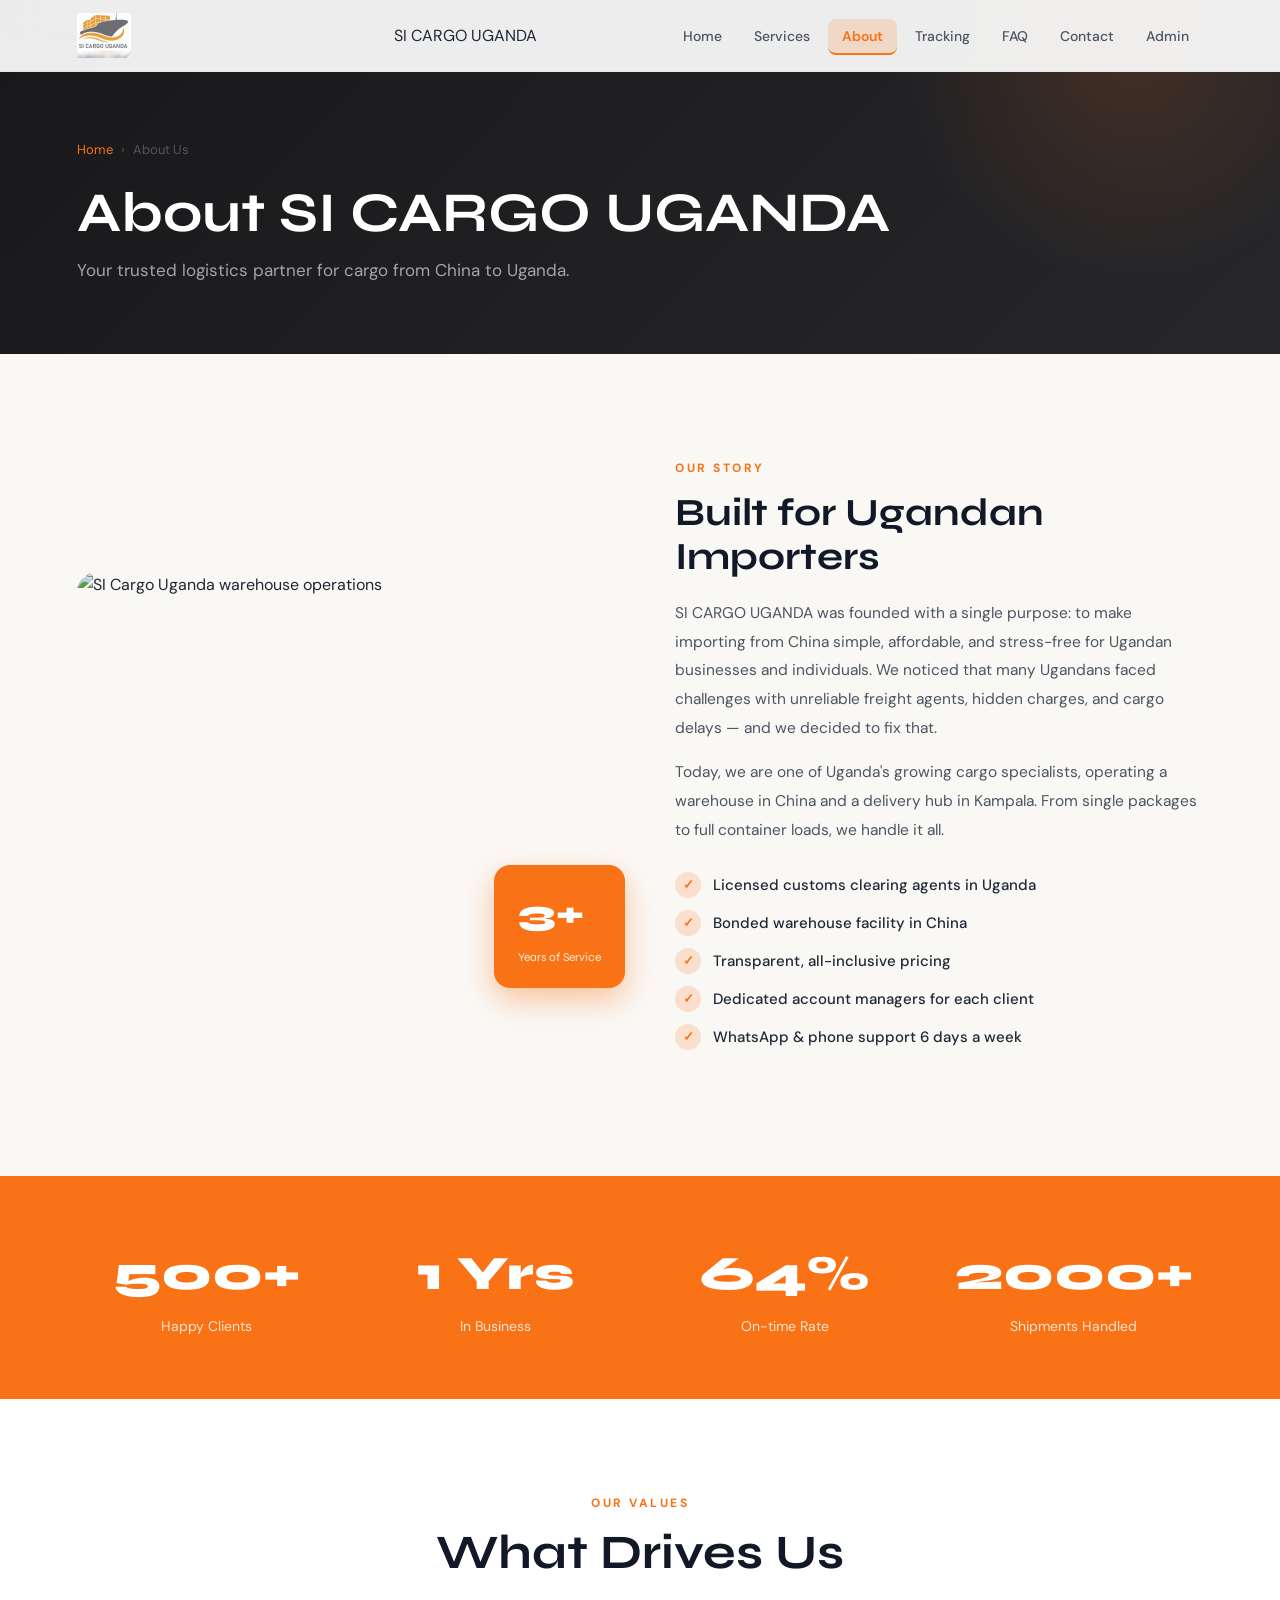
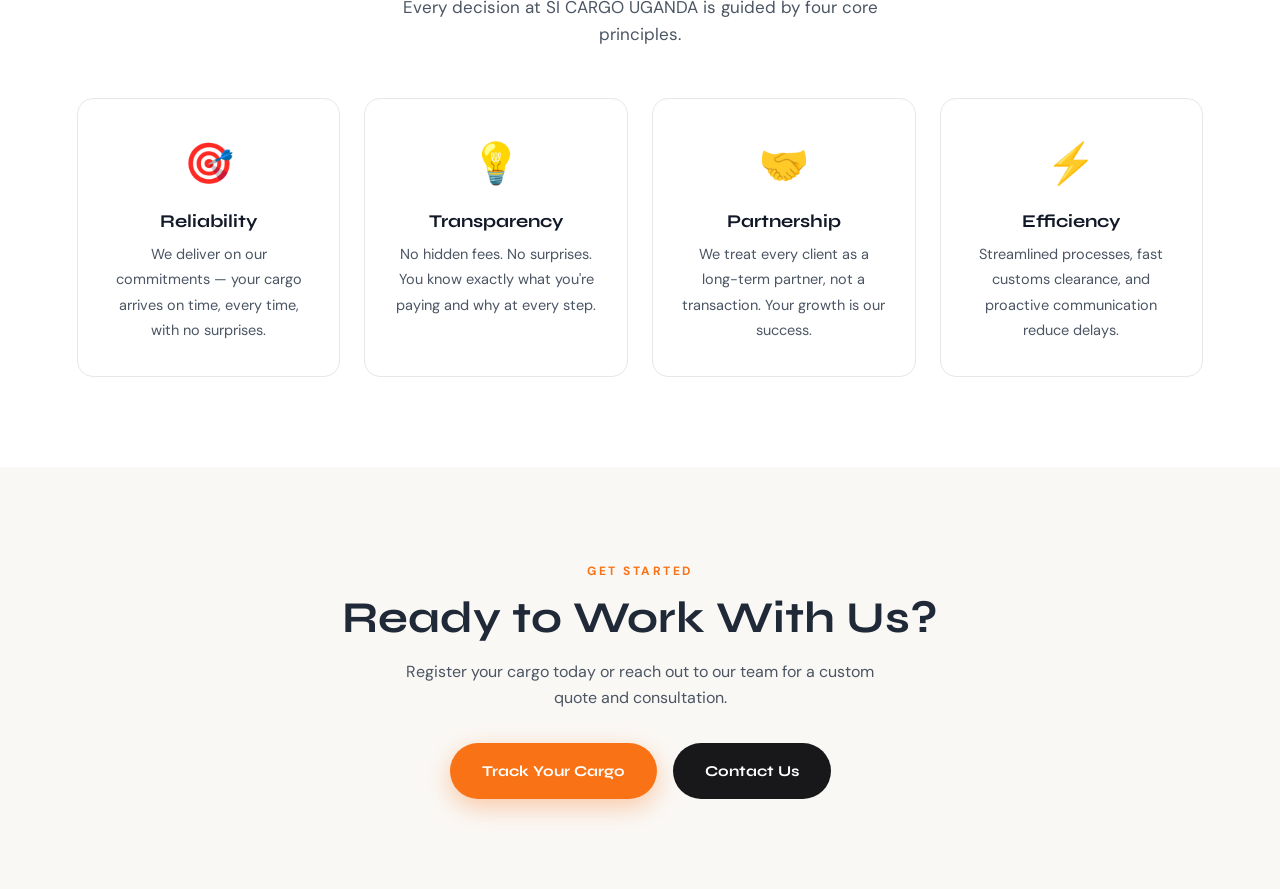
==== about.html @ 62eef0ac "Add files via upload" ====
<!DOCTYPE html>

<html lang="en">
<head>
  <meta charset="UTF-8" />
  <meta name="viewport" content="width=device-width, initial-scale=1.0" />
  <title>About Us — SI CARGO UGANDA</title>
  <link rel="preconnect" href="https://fonts.googleapis.com">
  <link rel="preconnect" href="https://fonts.gstatic.com" crossorigin>
  <link href="https://fonts.googleapis.com/css2?family=Syne:wght@400;600;700;800&family=DM+Sans:ital,opsz,wght@0,9..40,300;0,9..40,400;0,9..40,500;1,9..40,300&display=swap" rel="stylesheet">
  <link rel="stylesheet" href="css/style.css">
  <style>
    .mission-grid {
      display: grid;
      grid-template-columns: repeat(auto-fit, minmax(250px, 1fr));
      gap: 24px;
      margin-top: 50px;
    }
    .mission-card {
      background: white;
      border-radius: var(--radius);
      padding: 32px 26px;
      border: 1px solid var(--gray-200);
      text-align: center;
      transition: var(--transition);
    }
    .mission-card:hover { transform: translateY(-6px); box-shadow: var(--shadow); }
    .mc-icon { font-size: 40px; margin-bottom: 16px; }
    .mission-card h3 { font-size: 18px; color: var(--gray-900); margin-bottom: 10px; }
    .mission-card p { font-size: 14.5px; color: var(--gray-600); line-height: 1.75; }


.team-grid {
  display: grid;
  grid-template-columns: repeat(auto-fit, minmax(200px, 1fr));
  gap: 28px;
  margin-top: 50px;
}
.team-card {
  text-align: center;
}
.team-avatar {
  width: 90px; height: 90px;
  background: linear-gradient(135deg, var(--orange), var(--orange-dark));
  border-radius: 50%;
  display: flex; align-items: center; justify-content: center;
  font-family: 'Syne', sans-serif;
  font-size: 30px;
  font-weight: 800;
  color: white;
  margin: 0 auto 16px;
  box-shadow: 0 8px 24px rgba(249,115,22,0.35);
}
.team-card h4 { font-size: 17px; color: var(--gray-900); margin-bottom: 4px; }
.team-card p { font-size: 13.5px; color: var(--gray-500); }

.stats-row {
  background: var(--orange);
  padding: 60px 6%;
  display: grid;
  grid-template-columns: repeat(auto-fit, minmax(180px, 1fr));
  gap: 30px;
  text-align: center;
}
.stat-box { color: white; }
.stat-box .num { font-family: 'Syne', sans-serif; font-size: 48px; font-weight: 800; display: block; }
.stat-box .label { font-size: 14px; opacity: 0.8; }


  </style>
</head>
<body>
<div id="nav-placeholder"></div>
<script src="js/layout.js"></script>


<main>
  <div class="page-header">
    <div class="page-header-inner">
      <div class="breadcrumb">
        <a href="index.html">Home</a>
        <span>›</span>
        <span>About Us</span>
      </div>
      <h1>About SI CARGO UGANDA</h1>
      <p>Your trusted logistics partner for cargo from China to Uganda.</p>
    </div>
  </div>

  <!-- ABOUT DETAIL -->

  <section class="section">
    <div class="about-layout">
      <div class="about-img-wrap reveal">
        <img src="https://images.unsplash.com/photo-1586528116311-ad8dd3c8310d?q=80&w=900&auto=format&fit=crop" alt="SI Cargo Uganda warehouse operations">
        <div class="about-img-badge">
          <span class="big">3+</span>
          <span class="small">Years of Service</span>
        </div>
      </div>


  <div class="about-text reveal">
    <span class="section-tag">Our Story</span>
    <h2>Built for Ugandan Importers</h2>
    <p>
      SI CARGO UGANDA was founded with a single purpose: to make importing from China simple, affordable, and stress-free for Ugandan businesses and individuals. We noticed that many Ugandans faced challenges with unreliable freight agents, hidden charges, and cargo delays — and we decided to fix that.
    </p>
    <p>
      Today, we are one of Uganda's growing cargo specialists, operating a warehouse in China and a delivery hub in Kampala. From single packages to full container loads, we handle it all.
    </p>
    <ul class="about-bullets">
      <li>Licensed customs clearing agents in Uganda</li>
      <li>Bonded warehouse facility in China</li>
      <li>Transparent, all-inclusive pricing</li>
      <li>Dedicated account managers for each client</li>
      <li>WhatsApp & phone support 6 days a week</li>
    </ul>
    
  </div>
</div>


  </section>

  <!-- STATS ROW -->

  <div class="stats-row">
    <div class="stat-box reveal">
      <span class="num" data-count="500" data-suffix="+">500+</span>
      <span class="label">Happy Clients</span>
    </div>
    <div class="stat-box reveal">
      <span class="num" data-count="3" data-suffix=" Yrs">3 Yrs</span>
      <span class="label">In Business</span>
    </div>
    <div class="stat-box reveal">
      <span class="num" data-count="98" data-suffix="%">98%</span>
      <span class="label">On-time Rate</span>
    </div>
    <div class="stat-box reveal">
      <span class="num" data-count="2000" data-suffix="+">2000+</span>
      <span class="label">Shipments Handled</span>
    </div>
  </div>

  <!-- MISSION/VALUES -->

  <section class="section section-alt">
    <div class="section-title centered reveal">
      <span class="section-tag">Our Values</span>
      <h2>What Drives Us</h2>
      <p>Every decision at SI CARGO UGANDA is guided by four core principles.</p>
    </div>
    <div class="mission-grid">
      <div class="mission-card reveal">
        <div class="mc-icon">🎯</div>
        <h3>Reliability</h3>
        <p>We deliver on our commitments — your cargo arrives on time, every time, with no surprises.</p>
      </div>
      <div class="mission-card reveal">
        <div class="mc-icon">💡</div>
        <h3>Transparency</h3>
        <p>No hidden fees. No surprises. You know exactly what you're paying and why at every step.</p>
      </div>
      <div class="mission-card reveal">
        <div class="mc-icon">🤝</div>
        <h3>Partnership</h3>
        <p>We treat every client as a long-term partner, not a transaction. Your growth is our success.</p>
      </div>
      <div class="mission-card reveal">
        <div class="mc-icon">⚡</div>
        <h3>Efficiency</h3>
        <p>Streamlined processes, fast customs clearance, and proactive communication reduce delays.</p>
      </div>
    </div>
  </section>

  <!-- CTA -->

  <section class="section" style="text-align:center;">
    <span class="section-tag">Get Started</span>
    <h2 style="font-size:clamp(28px,4vw,44px);max-width:600px;margin:0 auto 16px;">Ready to Work With Us?</h2>
    <p style="color:var(--gray-600);margin-bottom:32px;max-width:480px;margin-left:auto;margin-right:auto;">Register your cargo today or reach out to our team for a custom quote and consultation.</p>
    <div style="display:flex;gap:16px;justify-content:center;flex-wrap:wrap;">
  <a href="tracking.html" class="btn btn-primary">Track Your Cargo</a>
  <a href="contact.html" class="btn btn-dark">Contact Us</a>
</div>

  </section>
</main>

<div id="foot-placeholder"></div>



<script src="js/main.js"></script>
<script>
  var hamburger = document.querySelector('.hamburger');
  var navLinks = document.querySelector('.nav-links');
  if (hamburger && navLinks) {
    hamburger.addEventListener('click', function() {
      navLinks.classList.toggle('open');
    });
  }
</script>
<script>
  // Keep active nav link based on current page
  var currentFile = window.location.pathname.split('/').pop();
  document.querySelectorAll('.nav-links a').forEach(function(link) {
    var href = link.getAttribute('href');
    if (href === currentFile) {
      link.classList.add('active');
    }
    if (currentFile === '' || currentFile === 'index.html') {
      if (href === 'index.html') {
        link.classList.add('active');
      }
    }
  });
</script>
<script>
  document.addEventListener('DOMContentLoaded', function() {
    var hamburger = document.querySelector('.hamburger');
    var navLinks = document.querySelector('.nav-links');
    
    if (hamburger && navLinks) {
      hamburger.addEventListener('click', function() {
        navLinks.classList.toggle('open');
        var isOpen = navLinks.classList.contains('open');
        var spans = hamburger.querySelectorAll('span');
        if (isOpen) {
          spans[0].style.transform = 'translateY(7px) rotate(45deg)';
          spans[1].style.opacity = '0';
          spans[2].style.transform = 'translateY(-7px) rotate(-45deg)';
        } else {
          spans[0].style.transform = '';
          spans[1].style.opacity = '';
          spans[2].style.transform = '';
        }
      });
    }
  });
</script>


</body>
</html>
---- css/style.css ----
@import url('https://fonts.googleapis.com/css2?family=Syne:wght@400;600;700;800&family=DM+Sans:ital,opsz,wght@0,9..40,300;0,9..40,400;0,9..40,500;1,9..40,300&display=swap');

:root {
  --orange: #F97316;
  --orange-light: #FB923C;
  --orange-dark: #EA580C;
  --orange-glow: rgba(249,115,22,0.18);
  --white: #FFFFFF;
  --off-white: #FAF8F5;
  --gray-50: #F9FAFB;
  --gray-100: #F3F4F6;
  --gray-200: #E5E7EB;
  --gray-400: #9CA3AF;
  --gray-600: #4B5563;
  --gray-800: #1F2937;
  --gray-900: #111827;
  --charcoal: #18181B;
  --accent-teal: #0D9488;
  --accent-amber: #F59E0B;
  --radius: 16px;
  --radius-sm: 10px;
  --shadow: 0 8px 32px rgba(0,0,0,0.10);
  --shadow-lg: 0 24px 60px rgba(0,0,0,0.14);
  --transition: 0.35s cubic-bezier(0.4,0,0.2,1);
}

*, *::before, *::after { margin:0; padding:0; box-sizing:border-box; }

html { scroll-behavior: smooth; }

body {
  font-family: 'DM Sans', sans-serif;
  background: var(--off-white);
  color: var(--gray-800);
  overflow-x: hidden;
  font-size: 16px;
  line-height: 1.6;
}

h1, h2, h3, h4 {
  font-family: 'Syne', sans-serif;
  line-height: 1.15;
}

a { text-decoration: none; color: inherit; }
img { display: block; max-width: 100%; }

/* ───── SCROLLBAR ───── */
::-webkit-scrollbar { width: 6px; }
::-webkit-scrollbar-track { background: var(--gray-100); }
::-webkit-scrollbar-thumb { background: var(--orange); border-radius: 99px; }

/* ═══════════════════════════════
   NAVBAR
═══════════════════════════════ */
.navbar {
  position: fixed;
  top: 0; left: 0; right: 0;
  z-index: 1000;
  display: flex;
  align-items: center;
  justify-content: space-between;
  padding: 0 6%;
  height: 72px;
  background: rgba(255,255,255,0.92);
  backdrop-filter: blur(18px);
  -webkit-backdrop-filter: blur(18px);
  border-bottom: 1px solid var(--gray-200);
  transition: box-shadow var(--transition);
}

.navbar.scrolled {
  box-shadow: 0 4px 24px rgba(0,0,0,0.08);
}

.nav-logo {
  font-family: 'Syne', sans-serif;
  font-size: 22px;
  font-weight: 800;
  letter-spacing: -0.5px;
  display: flex;
  align-items: center;
  gap: 8px;
}
.nav-logo .logo-icon {
  width: 36px; height: 36px;
  background: var(--orange);
  border-radius: 8px;
  display: flex; align-items: center; justify-content: center;
}
.nav-logo .logo-icon svg { width: 20px; height: 20px; fill: white; }
.nav-logo .brand { color: var(--charcoal); }
.nav-logo .brand span { color: var(--orange); }

.nav-links {
  display: flex;
  align-items: center;
  gap: 4px;
  list-style: none;
}

.nav-links a {
  font-size: 14px;
  font-weight: 500;
  color: var(--gray-600);
  padding: 8px 14px;
  border-radius: 8px;
  transition: color var(--transition), background var(--transition);
}

.nav-links a:hover {
  color: var(--orange);
  background: var(--orange-glow);
}

.nav-links a.active {
  color: var(--orange);
  background: var(--orange-glow);
  border-bottom: 2px solid var(--orange);
  font-weight: 600;
}

.nav-cta {
  background: none !important;
  color: var(--gray-600) !important;
  padding: 8px 14px !important;
  border-radius: 8px !important;
  font-weight: 500 !important;
  font-size: 14px !important;
  display: inline-block;
  text-decoration: none;
  transition: all 0.3s ease;
  border: none !important;
  box-shadow: none !important;
}

.nav-cta:hover {
  color: var(--orange) !important;
  background: var(--orange-glow) !important;
  transform: none !important;
  box-shadow: none !important;
}

.nav-cta.active {
  color: var(--orange) !important;
  background: var(--orange-glow) !important;
  border-bottom: 2px solid var(--orange) !important;
  font-weight: 600 !important;
}

.hamburger {
  display: none;
  flex-direction: column;
  gap: 5px;
  cursor: pointer;
  padding: 6px;
  border-radius: 8px;
  background: none;
  border: none;
}
.hamburger span {
  display: block;
  width: 24px; height: 2px;
  background: var(--charcoal);
  border-radius: 2px;
  transition: var(--transition);
}

/* ═══════════════════════════════
   BUTTONS
═══════════════════════════════ */
.btn {
  display: inline-flex;
  align-items: center;
  gap: 8px;
  padding: 14px 30px;
  border-radius: 50px;
  font-family: 'Syne', sans-serif;
  font-size: 15px;
  font-weight: 700;
  cursor: pointer;
  border: 2px solid transparent;
  transition: var(--transition);
  position: relative;
  overflow: hidden;
}

.btn-primary {
  background: var(--orange);
  color: white;
  box-shadow: 0 8px 24px rgba(249,115,22,0.35);
}
.btn-primary:hover {
  background: var(--orange-dark);
  transform: translateY(-3px);
  box-shadow: 0 14px 32px rgba(249,115,22,0.4);
}

.btn-outline {
  background: transparent;
  color: white;
  border-color: rgba(255,255,255,0.5);
}
.btn-outline:hover {
  background: rgba(255,255,255,0.12);
  border-color: white;
  transform: translateY(-2px);
}

.btn-dark {
  background: var(--charcoal);
  color: white;
}
.btn-dark:hover {
  background: var(--gray-900);
  transform: translateY(-2px);
  box-shadow: 0 10px 28px rgba(0,0,0,0.25);
}

/* ═══════════════════════════════
   HERO
═══════════════════════════════ */
.hero {
  min-height: 100vh;
  display: flex;
  align-items: center;
  position: relative;
  overflow: hidden;
  padding: 100px 6% 60px;
}

.hero-bg {
  position: absolute; inset: 0;
  background:
    linear-gradient(135deg, rgba(24,24,27,0.92) 0%, rgba(24,24,27,0.75) 50%, rgba(234,88,12,0.65) 100%),
    url('https://images.unsplash.com/photo-1578575437130-527eed3abbec?q=80&w=1600&auto=format&fit=crop') center/cover no-repeat;
  z-index: 0;
}

.hero-bg::after {
  content: '';
  position: absolute; inset: 0;
  background: radial-gradient(ellipse 60% 60% at 80% 50%, rgba(249,115,22,0.22) 0%, transparent 70%);
}

.hero-grid {
  position: absolute; inset: 0;
  background-image:
    linear-gradient(rgba(255,255,255,0.04) 1px, transparent 1px),
    linear-gradient(90deg, rgba(255,255,255,0.04) 1px, transparent 1px);
  background-size: 60px 60px;
  z-index: 0;
}

.hero-content {
  position: relative; z-index: 1;
  max-width: 760px;
}

.hero-badge {
  display: inline-flex;
  align-items: center;
  gap: 8px;
  background: rgba(249,115,22,0.2);
  border: 1px solid rgba(249,115,22,0.4);
  color: var(--orange-light);
  font-size: 13px;
  font-weight: 600;
  padding: 6px 16px;
  border-radius: 50px;
  margin-bottom: 28px;
  backdrop-filter: blur(8px);
  animation: fadeUp 0.6s ease both;
}
.hero-badge .dot {
  width: 8px; height: 8px;
  background: var(--orange);
  border-radius: 50%;
  animation: pulse-dot 2s infinite;
}

.hero h1 {
  font-size: clamp(42px, 6vw, 72px);
  color: white;
  margin-bottom: 24px;
  animation: fadeUp 0.7s 0.1s ease both;
}
.hero h1 em {
  font-style: normal;
  color: var(--orange);
  position: relative;
  display: inline-block;
}
.hero h1 em::after {
  content: '';
  position: absolute;
  bottom: 4px; left: 0; right: 0;
  height: 4px;
  background: var(--orange);
  opacity: 0.35;
  border-radius: 2px;
}

.hero p {
  font-size: clamp(16px, 2vw, 19px);
  color: rgba(255,255,255,0.78);
  margin-bottom: 40px;
  max-width: 580px;
  line-height: 1.75;
  animation: fadeUp 0.7s 0.2s ease both;
}

.hero-actions {
  display: flex;
  gap: 16px;
  flex-wrap: wrap;
  animation: fadeUp 0.7s 0.3s ease both;
}

.hero-stats {
  display: flex;
  gap: 40px;
  margin-top: 60px;
  flex-wrap: wrap;
  animation: fadeUp 0.7s 0.4s ease both;
}
.hero-stat { color: white; }
.hero-stat .num {
  font-family: 'Syne', sans-serif;
  font-size: 34px;
  font-weight: 800;
  color: var(--orange);
  display: block;
}
.hero-stat .label {
  font-size: 13px;
  color: rgba(255,255,255,0.6);
  font-weight: 300;
}

/* ═══════════════════════════════
   SECTIONS
═══════════════════════════════ */
.section { padding: 90px 6%; }
.section-alt { background: var(--white); }

.section-tag {
  display: inline-block;
  font-size: 12px;
  font-weight: 700;
  letter-spacing: 2.5px;
  text-transform: uppercase;
  color: var(--orange);
  margin-bottom: 12px;
}

.section-title h2 {
  font-size: clamp(30px, 4vw, 48px);
  color: var(--gray-900);
  margin-bottom: 14px;
}
.section-title p {
  font-size: 17px;
  color: var(--gray-600);
  max-width: 520px;
}
.section-title.centered { text-align: center; }
.section-title.centered p { margin: 0 auto; }

/* ═══════════════════════════════
   SERVICES GRID
═══════════════════════════════ */
.services-grid {
  display: grid;
  grid-template-columns: repeat(auto-fit, minmax(280px, 1fr));
  gap: 24px;
  margin-top: 50px;
}

.service-card {
  background: white;
  border-radius: var(--radius);
  padding: 34px 30px;
  border: 1px solid var(--gray-200);
  transition: var(--transition);
  position: relative;
  overflow: hidden;
}

.service-card::before {
  content: '';
  position: absolute;
  top: 0; left: 0; right: 0;
  height: 3px;
  background: var(--orange);
  transform: scaleX(0);
  transform-origin: left;
  transition: transform var(--transition);
}

.service-card:hover {
  transform: translateY(-8px);
  box-shadow: var(--shadow-lg);
  border-color: transparent;
}
.service-card:hover::before { transform: scaleX(1); }

.service-icon {
  width: 54px; height: 54px;
  background: var(--orange-glow);
  border-radius: 14px;
  display: flex; align-items: center; justify-content: center;
  margin-bottom: 22px;
  font-size: 26px;
  transition: var(--transition);
}
.service-card:hover .service-icon {
  background: var(--orange);
  transform: scale(1.1);
}

.service-card h3 {
  font-size: 19px;
  color: var(--gray-900);
  margin-bottom: 10px;
}
.service-card p {
  font-size: 14.5px;
  color: var(--gray-600);
  line-height: 1.75;
}
.service-link {
  display: inline-flex;
  align-items: center;
  gap: 6px;
  margin-top: 18px;
  font-size: 14px;
  font-weight: 600;
  color: var(--orange);
  transition: gap var(--transition);
}
.service-link:hover { gap: 10px; }

/* ═══════════════════════════════
   TRACKING
═══════════════════════════════ */
.tracking-section {
  background: var(--charcoal);
  position: relative;
  overflow: hidden;
}
.tracking-section::before {
  content: '';
  position: absolute;
  width: 600px; height: 600px;
  background: radial-gradient(circle, rgba(249,115,22,0.15) 0%, transparent 70%);
  top: -200px; right: -200px;
  pointer-events: none;
}
.tracking-section::after {
  content: '';
  position: absolute;
  width: 400px; height: 400px;
  background: radial-gradient(circle, rgba(249,115,22,0.1) 0%, transparent 70%);
  bottom: -150px; left: -100px;
  pointer-events: none;
}

.tracking-inner {
  max-width: 720px;
  margin: 0 auto;
  text-align: center;
  position: relative; z-index: 1;
}
.tracking-inner h2 {
  font-size: clamp(28px, 4vw, 44px);
  color: white;
  margin-bottom: 14px;
}
.tracking-inner p { color: rgba(255,255,255,0.6); margin-bottom: 36px; }

.track-form {
  display: flex;
  gap: 12px;
  background: rgba(255,255,255,0.06);
  border: 1px solid rgba(255,255,255,0.12);
  border-radius: 50px;
  padding: 8px 8px 8px 24px;
  backdrop-filter: blur(12px);
}
.track-form input {
  flex: 1;
  background: none;
  border: none;
  outline: none;
  color: white;
  font-size: 15px;
  font-family: 'DM Sans', sans-serif;
}
.track-form input::placeholder { color: rgba(255,255,255,0.4); }
.track-form .btn { flex-shrink: 0; }

.tracking-features {
  display: flex;
  justify-content: center;
  gap: 32px;
  margin-top: 40px;
  flex-wrap: wrap;
}
.tf {
  display: flex;
  align-items: center;
  gap: 10px;
  color: rgba(255,255,255,0.7);
  font-size: 14px;
}
.tf .icon {
  width: 32px; height: 32px;
  background: rgba(249,115,22,0.18);
  border-radius: 8px;
  display: flex; align-items: center; justify-content: center;
  font-size: 16px;
}

/* ═══════════════════════════════
   ABOUT
═══════════════════════════════ */
.about-layout {
  display: grid;
  grid-template-columns: 1fr 1fr;
  gap: 70px;
  align-items: center;
  margin-top: 10px;
}

.about-img-wrap {
  position: relative;
}
.about-img-wrap img {
  width: 100%;
  border-radius: 20px;
  object-fit: cover;
  aspect-ratio: 4/3;
  filter: brightness(0.95);
}
.about-img-badge {
  position: absolute;
  bottom: -20px;
  right: -20px;
  background: var(--orange);
  color: white;
  border-radius: 16px;
  padding: 20px 24px;
  font-family: 'Syne', sans-serif;
  box-shadow: 0 12px 30px rgba(249,115,22,0.4);
}
.about-img-badge .big { font-size: 36px; font-weight: 800; display: block; }
.about-img-badge .small { font-size: 12px; opacity: 0.85; }

.about-text h2 {
  font-size: clamp(26px, 3vw, 40px);
  color: var(--gray-900);
  margin-bottom: 20px;
}
.about-text p {
  font-size: 15.5px;
  color: var(--gray-600);
  line-height: 1.85;
  margin-bottom: 16px;
}
.about-bullets {
  list-style: none;
  margin: 28px 0 36px;
  display: flex;
  flex-direction: column;
  gap: 12px;
}
.about-bullets li {
  display: flex;
  align-items: center;
  gap: 12px;
  font-size: 15px;
  color: var(--gray-700);
  font-weight: 500;
}
.about-bullets li::before {
  content: '✓';
  width: 26px; height: 26px;
  background: var(--orange-glow);
  color: var(--orange);
  border-radius: 50%;
  display: flex; align-items: center; justify-content: center;
  font-weight: 700;
  font-size: 13px;
  flex-shrink: 0;
}

/* ═══════════════════════════════
   FAQ
═══════════════════════════════ */
.faq-grid {
  max-width: 820px;
  margin: 50px auto 0;
  display: flex;
  flex-direction: column;
  gap: 14px;
}

.faq-item {
  background: white;
  border-radius: var(--radius-sm);
  border: 1px solid var(--gray-200);
  overflow: hidden;
  transition: box-shadow var(--transition);
}

.faq-a {
  max-height: 0;
  overflow: hidden;
  transition: max-height 0.4s ease, padding 0.3s ease;
  padding: 0 24px;
  font-size: 15px;
  color: var(--gray-600);
  line-height: 1.75;
}

.faq-item.open .faq-a {
  max-height: 300px;
  padding: 0 24px 22px;
}

.faq-item.open .faq-q .arrow {
  transform: rotate(180deg);
  background: var(--orange);
  color: white;
}



.faq-item.open { box-shadow: var(--shadow); border-color: rgba(249,115,22,0.25); }

.faq-q {
  padding: 20px 24px;
  cursor: pointer;
  display: flex;
  align-items: center;
  justify-content: space-between;
  gap: 20px;
  font-family: 'Syne', sans-serif;
  font-size: 16px;
  font-weight: 600;
  color: var(--gray-900);
  user-select: none;
}
.faq-q .arrow {
  width: 32px; height: 32px;
  background: var(--gray-100);
  border-radius: 50%;
  display: flex; align-items: center; justify-content: center;
  font-size: 14px;
  flex-shrink: 0;
  transition: transform var(--transition), background var(--transition);
}
.faq-item.open .faq-q .arrow {
  transform: rotate(180deg);
  background: var(--orange);
  color: white;
}


/* ═══════════════════════════════
   REGISTRATION
═══════════════════════════════ */
.registration-layout {
  display: grid;
  grid-template-columns: 1fr 1.2fr;
  gap: 60px;
  align-items: start;
}

.reg-info h2 {
  font-size: clamp(26px, 3vw, 40px);
  color: var(--gray-900);
  margin-bottom: 16px;
}
.reg-info p {
  font-size: 15px;
  color: var(--gray-600);
  line-height: 1.8;
  margin-bottom: 28px;
}
.reg-steps {
  display: flex;
  flex-direction: column;
  gap: 20px;
}
.reg-step {
  display: flex;
  gap: 16px;
  align-items: flex-start;
}
.reg-step .step-num {
  width: 36px; height: 36px;
  background: var(--orange);
  color: white;
  border-radius: 50%;
  display: flex; align-items: center; justify-content: center;
  font-family: 'Syne', sans-serif;
  font-weight: 700;
  font-size: 15px;
  flex-shrink: 0;
}
.reg-step h4 {
  font-size: 15px;
  color: var(--gray-900);
  margin-bottom: 4px;
}
.reg-step p { font-size: 13.5px; color: var(--gray-500); }

.reg-form-card {
  background: white;
  border-radius: 20px;
  padding: 40px;
  border: 1px solid var(--gray-200);
  box-shadow: var(--shadow);
}

.form-group {
  margin-bottom: 20px;
}
.form-group label {
  display: block;
  font-size: 13px;
  font-weight: 600;
  color: var(--gray-700);
  margin-bottom: 7px;
  letter-spacing: 0.3px;
}
.form-group input,
.form-group select,
.form-group textarea {
  width: 100%;
  padding: 13px 16px;
  border-radius: var(--radius-sm);
  border: 1.5px solid var(--gray-200);
  font-size: 15px;
  font-family: 'DM Sans', sans-serif;
  color: var(--gray-800);
  background: var(--gray-50);
  transition: border-color var(--transition), box-shadow var(--transition);
  outline: none;
}
.form-group input:focus,
.form-group select:focus,
.form-group textarea:focus {
  border-color: var(--orange);
  box-shadow: 0 0 0 3px rgba(249,115,22,0.12);
  background: white;
}
.form-group textarea { resize: vertical; min-height: 100px; }

.form-row {
  display: grid;
  grid-template-columns: 1fr 1fr;
  gap: 16px;
}

.upload-zone {
  border: 2px dashed var(--gray-300);
  border-radius: var(--radius-sm);
  padding: 30px 20px;
  text-align: center;
  cursor: pointer;
  transition: var(--transition);
  background: var(--gray-50);
  position: relative;
  overflow: hidden;
}
.upload-zone:hover, .upload-zone.dragover {
  border-color: var(--orange);
  background: var(--orange-glow);
}
.upload-zone input[type="file"] {
  position: absolute; inset: 0;
  opacity: 0;
  cursor: pointer;
  width: 100%; height: 100%;
}
.upload-icon {
  font-size: 36px;
  margin-bottom: 10px;
  display: block;
}
.upload-zone p {
  font-size: 14px;
  color: var(--gray-600);
  margin-bottom: 4px;
}
.upload-zone span {
  font-size: 12px;
  color: var(--gray-400);
}
.upload-zone strong {
  color: var(--orange);
  font-weight: 600;
}
.upload-preview {
  display: none;
  align-items: center;
  gap: 10px;
  padding: 12px 16px;
  background: rgba(249,115,22,0.08);
  border: 1.5px solid rgba(249,115,22,0.3);
  border-radius: 8px;
  margin-top: 10px;
  font-size: 14px;
  color: var(--gray-700);
}
.upload-preview.show { display: flex; }
.upload-preview .file-icon { font-size: 22px; }
.upload-preview .file-info { flex: 1; }
.upload-preview .file-name { font-weight: 600; color: var(--gray-800); display: block; }
.upload-preview .file-size { font-size: 12px; color: var(--gray-400); }
.upload-preview .remove-file {
  background: none; border: none; cursor: pointer; font-size: 18px;
  color: var(--gray-400); padding: 4px; transition: color 0.2s;
}
.upload-preview .remove-file:hover { color: #EF4444; }

.success-banner {
  display: none;
  background: linear-gradient(135deg, #ECFDF5, #D1FAE5);
  border: 1.5px solid #6EE7B7;
  border-radius: var(--radius-sm);
  padding: 16px 20px;
  margin-top: 20px;
  align-items: center;
  gap: 12px;
  font-size: 14.5px;
  color: #065F46;
  font-weight: 500;
}
.success-banner.show { display: flex; }
.success-banner .check { font-size: 22px; }

/* ═══════════════════════════════
   CONTACT
═══════════════════════════════ */
.contact-grid {
  display: grid;
  grid-template-columns: repeat(auto-fit, minmax(220px, 1fr));
  gap: 24px;
  margin-top: 50px;
}

.contact-card {
  background: white;
  border-radius: var(--radius);
  padding: 32px 26px;
  border: 1px solid var(--gray-200);
  text-align: center;
  transition: var(--transition);
}
.contact-card:hover {
  transform: translateY(-6px);
  box-shadow: var(--shadow);
  border-color: rgba(249,115,22,0.3);
}
.contact-icon {
  font-size: 34px;
  margin-bottom: 16px;
  display: block;
}
.contact-card h3 {
  font-size: 15px;
  color: var(--gray-500);
  font-weight: 500;
  margin-bottom: 8px;
  font-family: 'DM Sans', sans-serif;
}
.contact-card p {
  font-size: 15px;
  font-weight: 600;
  color: var(--gray-900);
}
.contact-card a {
  color: var(--orange);
  transition: color 0.2s;
}
.contact-card a:hover { color: var(--orange-dark); }

.map-placeholder {
  margin-top: 50px;
  border-radius: 20px;
  overflow: hidden;
  height: 360px;
  background: linear-gradient(135deg, var(--gray-200), var(--gray-100));
  display: flex; align-items: center; justify-content: center;
  border: 1px solid var(--gray-200);
  position: relative;
}
.map-placeholder iframe {
  width: 100%; height: 100%; border: none;
}

/* ═══════════════════════════════
   FOOTER
═══════════════════════════════ */
footer {
  background: var(--charcoal);
  color: rgba(255,255,255,0.7);
  padding: 60px 6% 30px;
}

.footer-top {
  display: grid;
  grid-template-columns: 1.4fr 1fr 1fr 1fr;
  gap: 40px;
  padding-bottom: 48px;
  border-bottom: 1px solid rgba(255,255,255,0.08);
}

.footer-brand .nav-logo { margin-bottom: 16px; }
.footer-brand p {
  font-size: 14px;
  line-height: 1.8;
  max-width: 260px;
  color: rgba(255,255,255,0.55);
}

.footer-col h4 {
  font-family: 'Syne', sans-serif;
  font-size: 14px;
  font-weight: 700;
  color: white;
  margin-bottom: 18px;
  letter-spacing: 0.5px;
}
.footer-col ul { list-style: none; display: flex; flex-direction: column; gap: 10px; }
.footer-col ul a {
  font-size: 14px;
  color: rgba(255,255,255,0.55);
  transition: color 0.2s;
}
.footer-col ul a:hover { color: var(--orange); }

.footer-bottom {
  display: flex;
  align-items: center;
  justify-content: space-between;
  padding-top: 28px;
  font-size: 13px;
  gap: 20px;
  flex-wrap: wrap;
}

.social-links {
  display: flex;
  gap: 10px;
}
.social-link {
  width: 36px; height: 36px;
  background: rgba(255,255,255,0.08);
  border-radius: 8px;
  display: flex; align-items: center; justify-content: center;
  font-size: 16px;
  transition: background 0.2s, transform 0.2s;
  cursor: pointer;
}
.social-link:hover {
  background: var(--orange);
  transform: translateY(-2px);
}

/* ═══════════════════════════════
   PAGE HEADER (inner pages)
═══════════════════════════════ */
.page-header {
  padding: 140px 6% 70px;
  background: linear-gradient(135deg, var(--charcoal) 0%, #27272a 100%);
  position: relative;
  overflow: hidden;
}
.page-header::after {
  content: '';
  position: absolute;
  width: 500px; height: 500px;
  background: radial-gradient(circle, rgba(249,115,22,0.15) 0%, transparent 65%);
  top: -200px; right: -100px;
}
.page-header-inner { position: relative; z-index: 1; }
.page-header h1 {
  font-size: clamp(34px, 5vw, 56px);
  color: white;
  margin-bottom: 12px;
}
.page-header p {
  font-size: 17px;
  color: rgba(255,255,255,0.6);
  max-width: 500px;
}
.breadcrumb {
  display: flex;
  align-items: center;
  gap: 8px;
  font-size: 13px;
  color: rgba(255,255,255,0.45);
  margin-bottom: 20px;
}
.breadcrumb a { color: var(--orange); }
.breadcrumb span { color: rgba(255,255,255,0.25); }

/* ═══════════════════════════════
   ANIMATIONS
═══════════════════════════════ */
@keyframes fadeUp {
  from { opacity: 0; transform: translateY(28px); }
  to { opacity: 1; transform: translateY(0); }
}

@keyframes pulse-dot {
  0%, 100% { opacity: 1; transform: scale(1); }
  50% { opacity: 0.5; transform: scale(0.7); }
}

.reveal {
  opacity: 1;
  transform: translateY(0);
  transition: opacity 0.7s ease, transform 0.7s ease;
}
.reveal.visible { opacity: 1; transform: translateY(0); }


/* ═══════════════════════════════
   RESPONSIVE
═══════════════════════════════ */
@media (max-width: 1024px) {
  .about-layout { grid-template-columns: 1fr; gap: 40px; }
  .registration-layout { grid-template-columns: 1fr; gap: 40px; }
  .footer-top { grid-template-columns: 1fr 1fr; }
}

@media (max-width: 768px) {
  .navbar { padding: 0 5%; }
  .nav-links { display: none; flex-direction: column; gap: 8px; }
  .nav-links.open {
    display: flex;
    position: absolute;
    top: 72px; left: 0; right: 0;
    background: white;
    padding: 20px 5%;
    border-bottom: 1px solid var(--gray-200);
    box-shadow: var(--shadow);
  }
  .nav-links a { width: 100%; padding: 12px 0; border-bottom: 1px solid var(--gray-100); border-radius: 0; }
  .hamburger { display: flex; }
  .hero-stats { gap: 24px; }
  .track-form { flex-direction: column; border-radius: 16px; padding: 16px; }
  .track-form .btn { width: 100%; justify-content: center; }
  .form-row { grid-template-columns: 1fr; }
  .reg-form-card { padding: 28px 20px; }
  .footer-top { grid-template-columns: 1fr; }
  .footer-bottom { flex-direction: column; text-align: center; }
  .about-img-badge { bottom: 10px; right: 10px; }
}
.still-need {
  background: linear-gradient(135deg, #EA580C, #F97316);
  border-radius: 20px;
  padding: 48px 38px;
  text-align: center;
  margin-top: 56px;
}
.still-need h3 {
  font-size: 26px;
  color: white;
  margin-bottom: 9px;
}
.still-need p {
  color: white;
  margin-bottom: 24px;
  font-size: 16px;
}
.still-need-actions {
  display: flex;
  gap: 13px;
  justify-content: center;
  flex-wrap: wrap;
}


@media (max-width: 480px) {
  .section { padding: 60px 5%; }
  .hero h1 { font-size: 36px; }
  .hero-actions { flex-direction: column; }
  .hero-actions .btn { width: 100%; justify-content: center; }
}
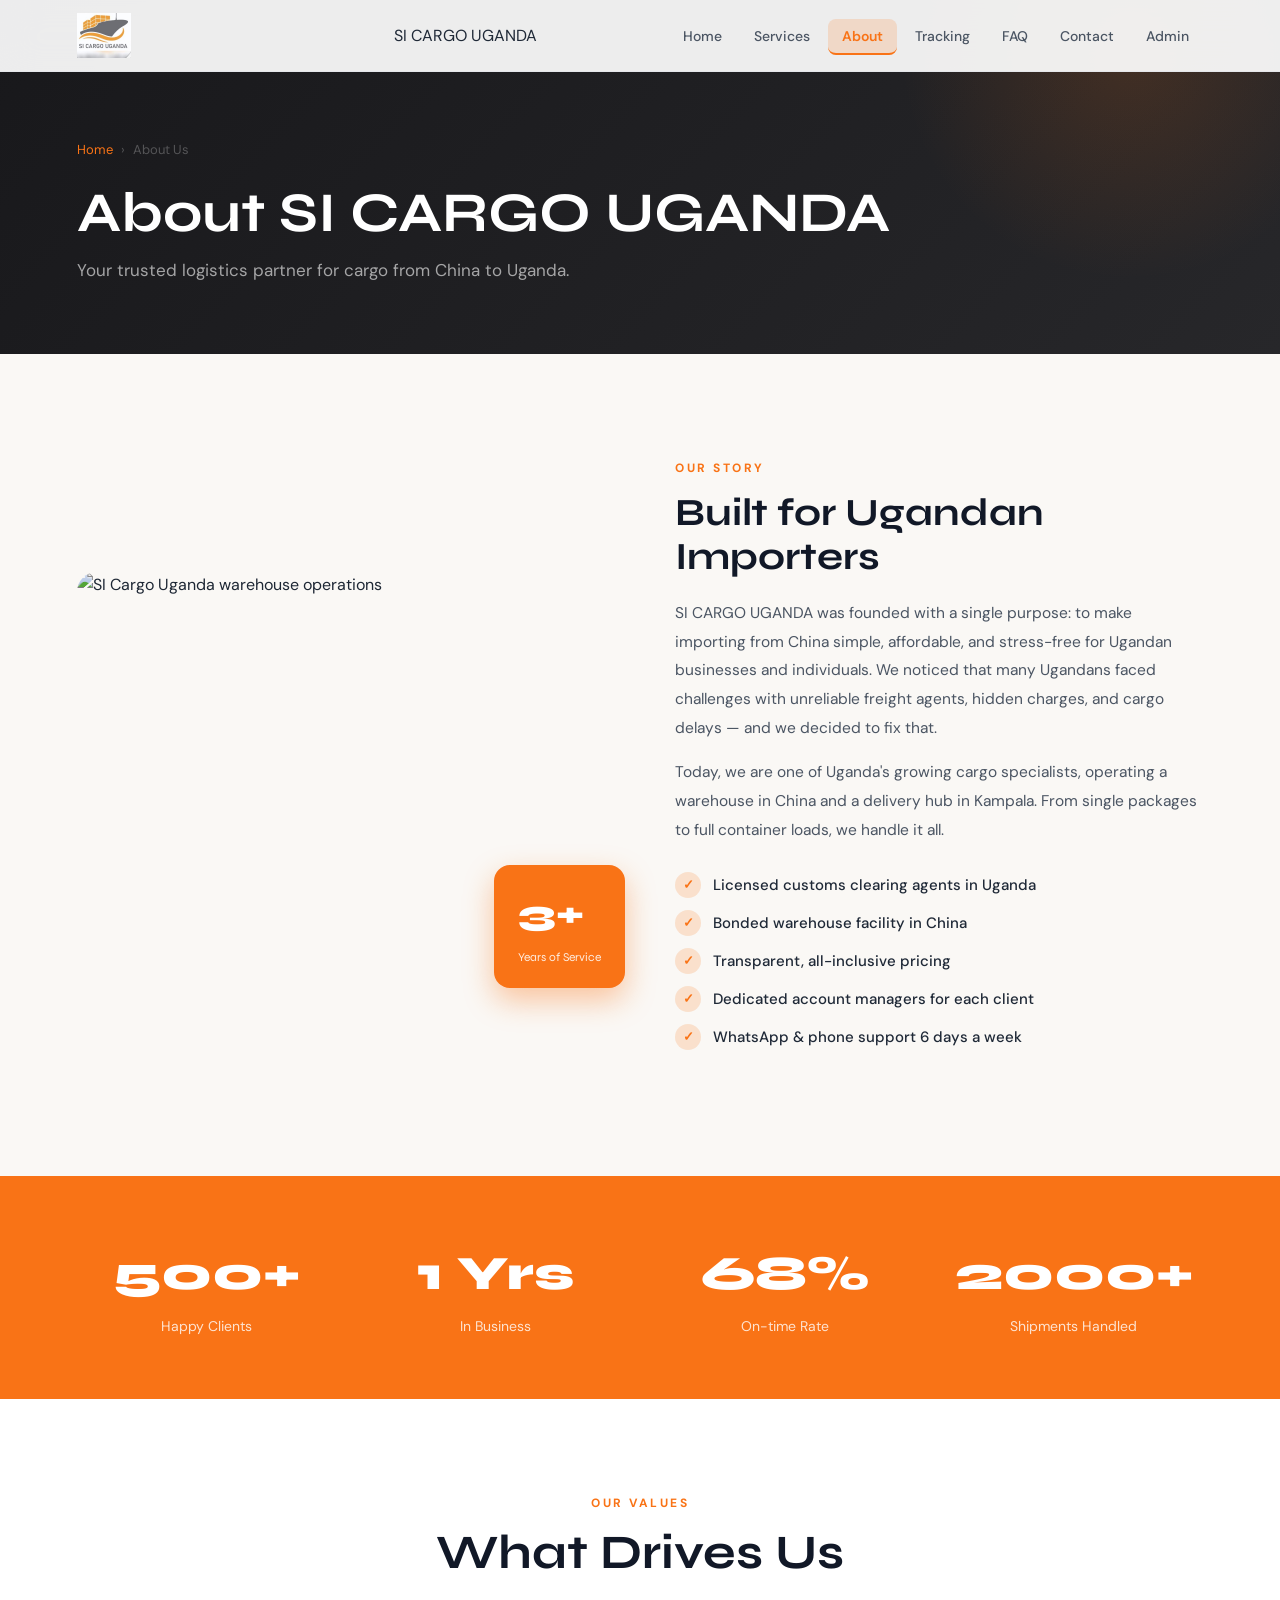
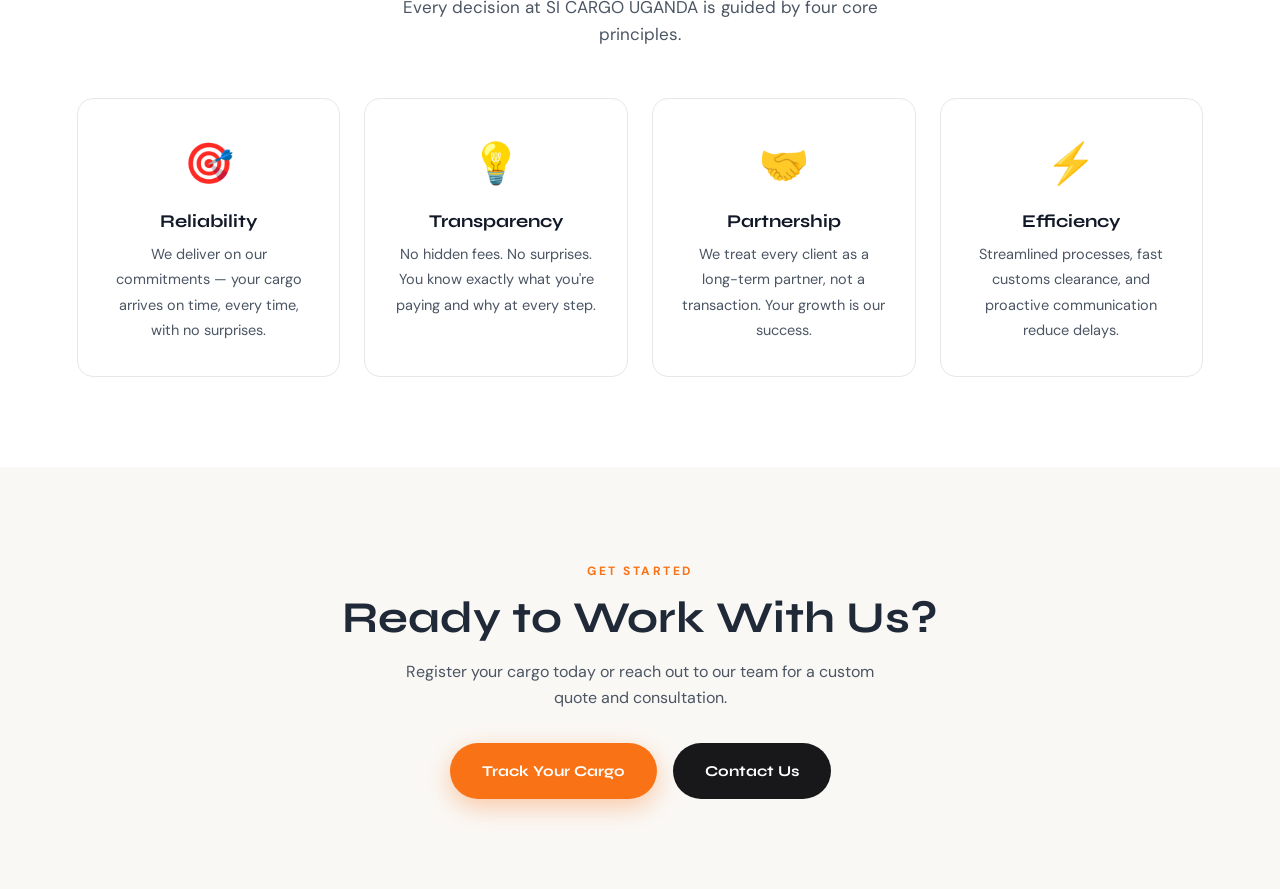
==== commit 59724a1f: "Add files via upload" ====
--- a/about.html
+++ b/about.html
@@ -5,6 +5,11 @@
   <meta charset="UTF-8" />
   <meta name="viewport" content="width=device-width, initial-scale=1.0" />
   <title>About Us — SI CARGO UGANDA</title>
+  <meta name="description" content="Learn about SI CARGO UGANDA — Uganda's trusted cargo shipping specialists from China. 3 years experience, 500+ clients, licensed customs agents." />
+<meta name="keywords" content="SI Cargo Uganda about, cargo company Uganda, China Uganda shipping company" />
+<meta property="og:title" content="About Us — SI CARGO UGANDA" />
+<meta property="og:url" content="https://www.sitracker.com/about.html" />
+<meta property="og:description" content="Learn about SI CARGO UGANDA — Uganda's trusted cargo shipping specialists from China. 3 years experience, 500+ clients, licensed customs agents." />
   <link rel="preconnect" href="https://fonts.googleapis.com">
   <link rel="preconnect" href="https://fonts.gstatic.com" crossorigin>
   <link href="https://fonts.googleapis.com/css2?family=Syne:wght@400;600;700;800&family=DM+Sans:ital,opsz,wght@0,9..40,300;0,9..40,400;0,9..40,500;1,9..40,300&display=swap" rel="stylesheet">
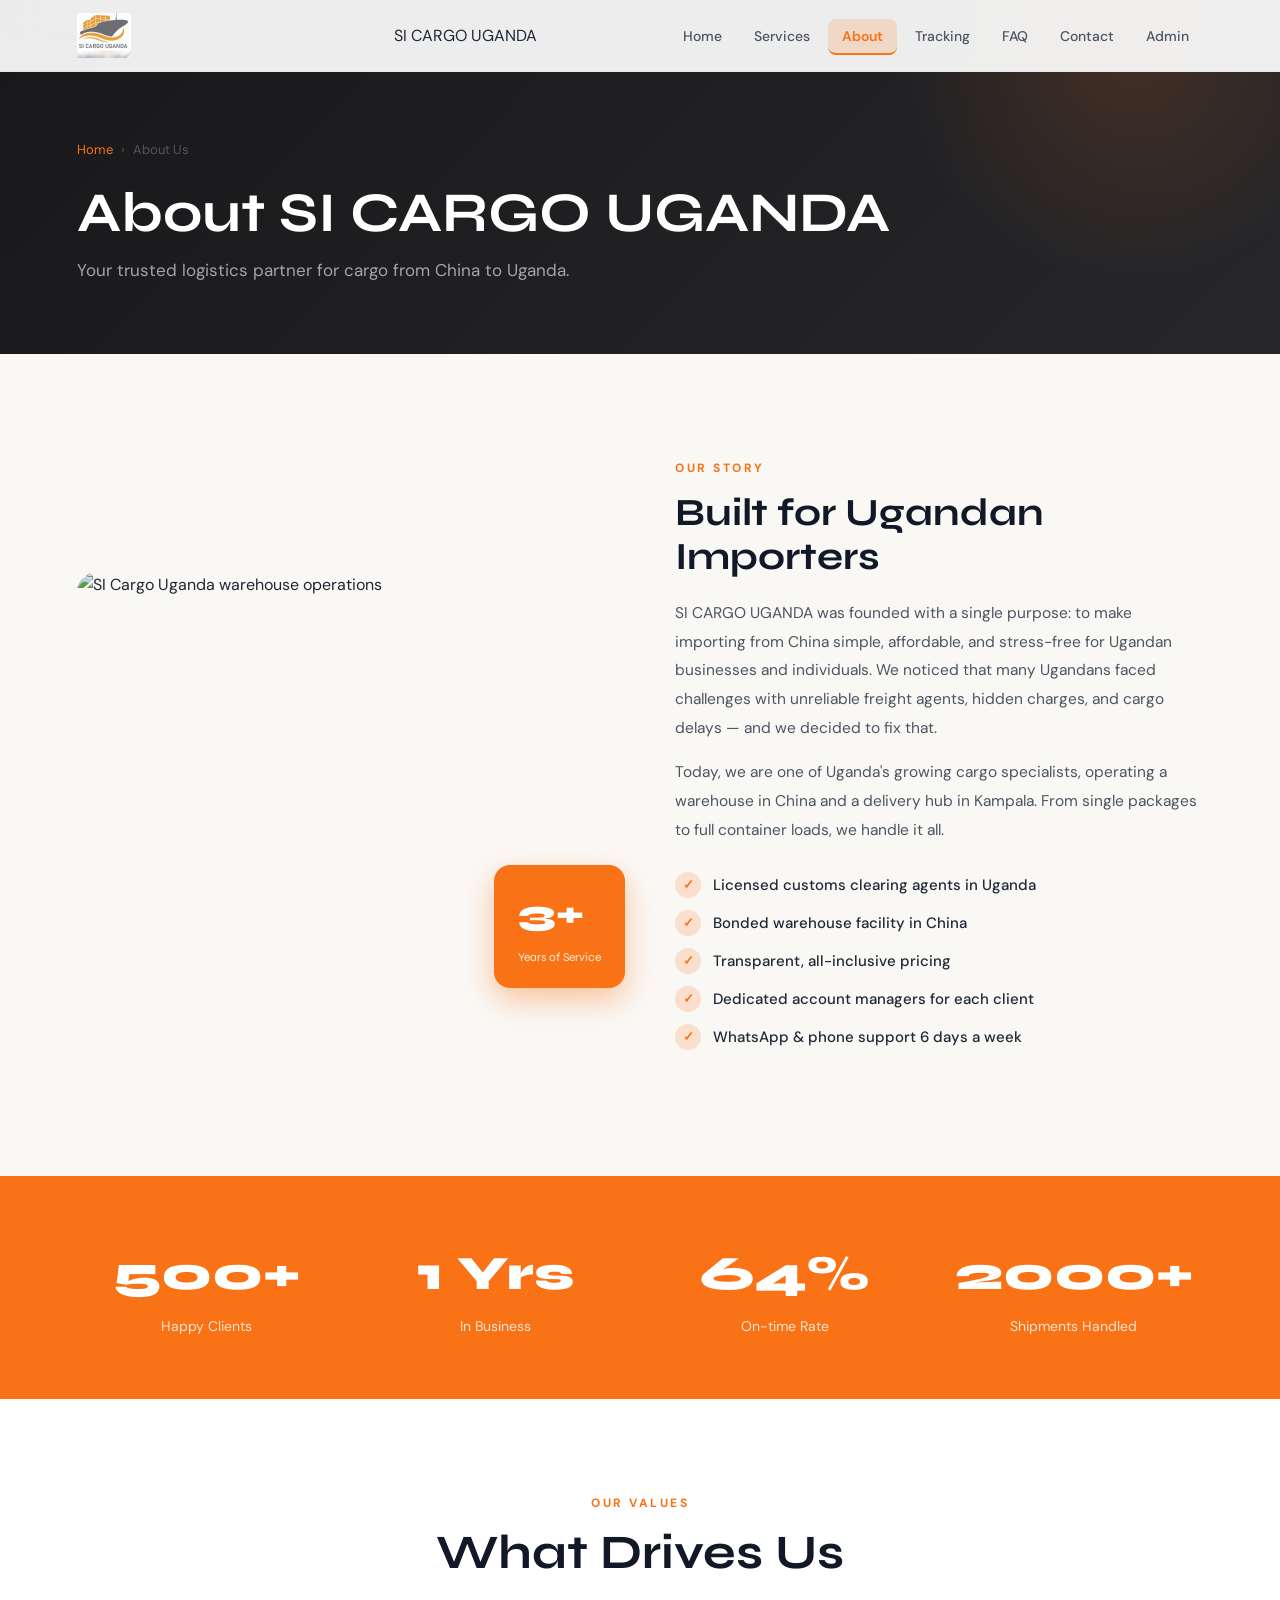
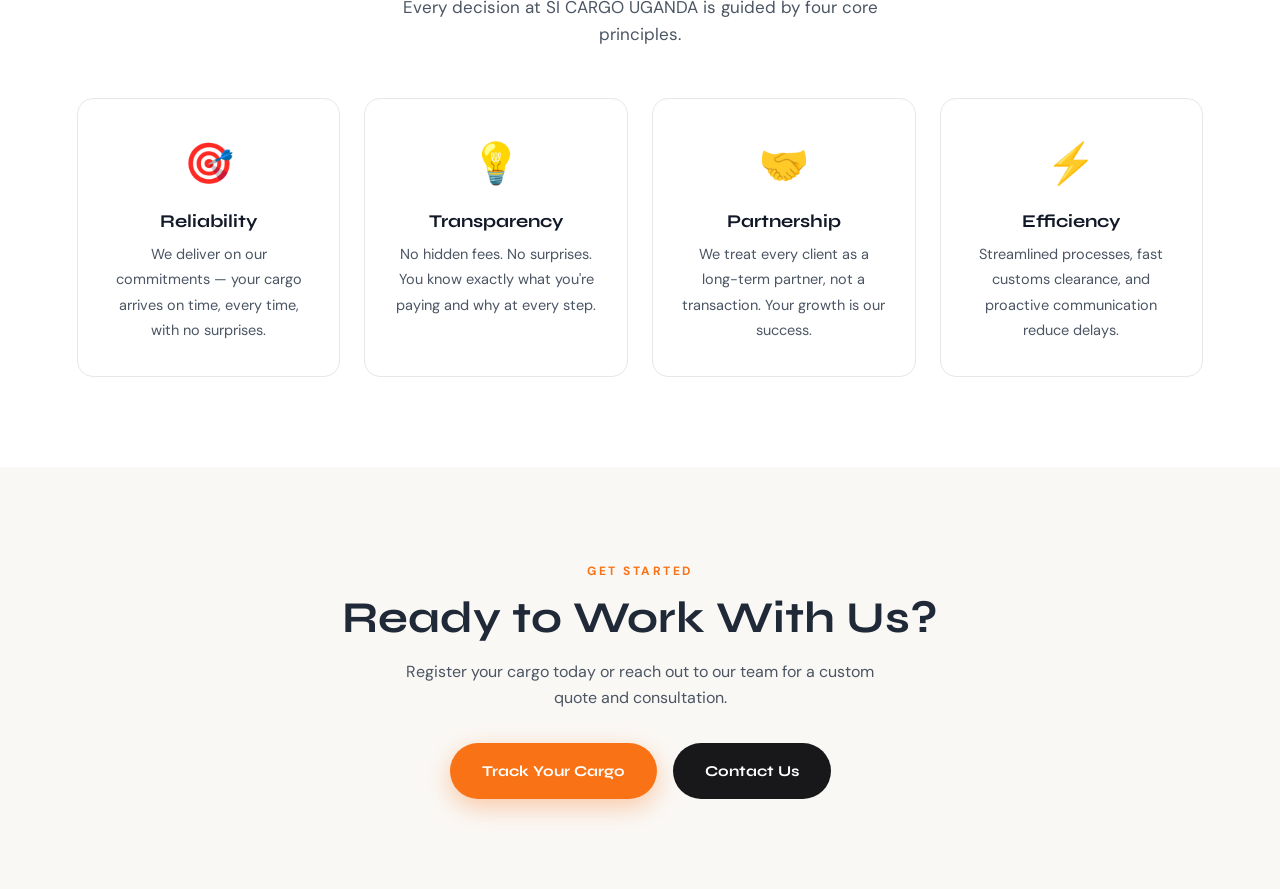
==== commit 3494f6d1: "Add files via upload" ====
--- a/about.html
+++ b/about.html
@@ -8,7 +8,7 @@
   <meta name="description" content="Learn about SI CARGO UGANDA — Uganda's trusted cargo shipping specialists from China. 3 years experience, 500+ clients, licensed customs agents." />
 <meta name="keywords" content="SI Cargo Uganda about, cargo company Uganda, China Uganda shipping company" />
 <meta property="og:title" content="About Us — SI CARGO UGANDA" />
-<meta property="og:url" content="https://www.sitracker.com/about.html" />
+<meta property="og:url" content="https://www.sicargotracker.com/about.html" />
 <meta property="og:description" content="Learn about SI CARGO UGANDA — Uganda's trusted cargo shipping specialists from China. 3 years experience, 500+ clients, licensed customs agents." />
   <link rel="preconnect" href="https://fonts.googleapis.com">
   <link rel="preconnect" href="https://fonts.gstatic.com" crossorigin>
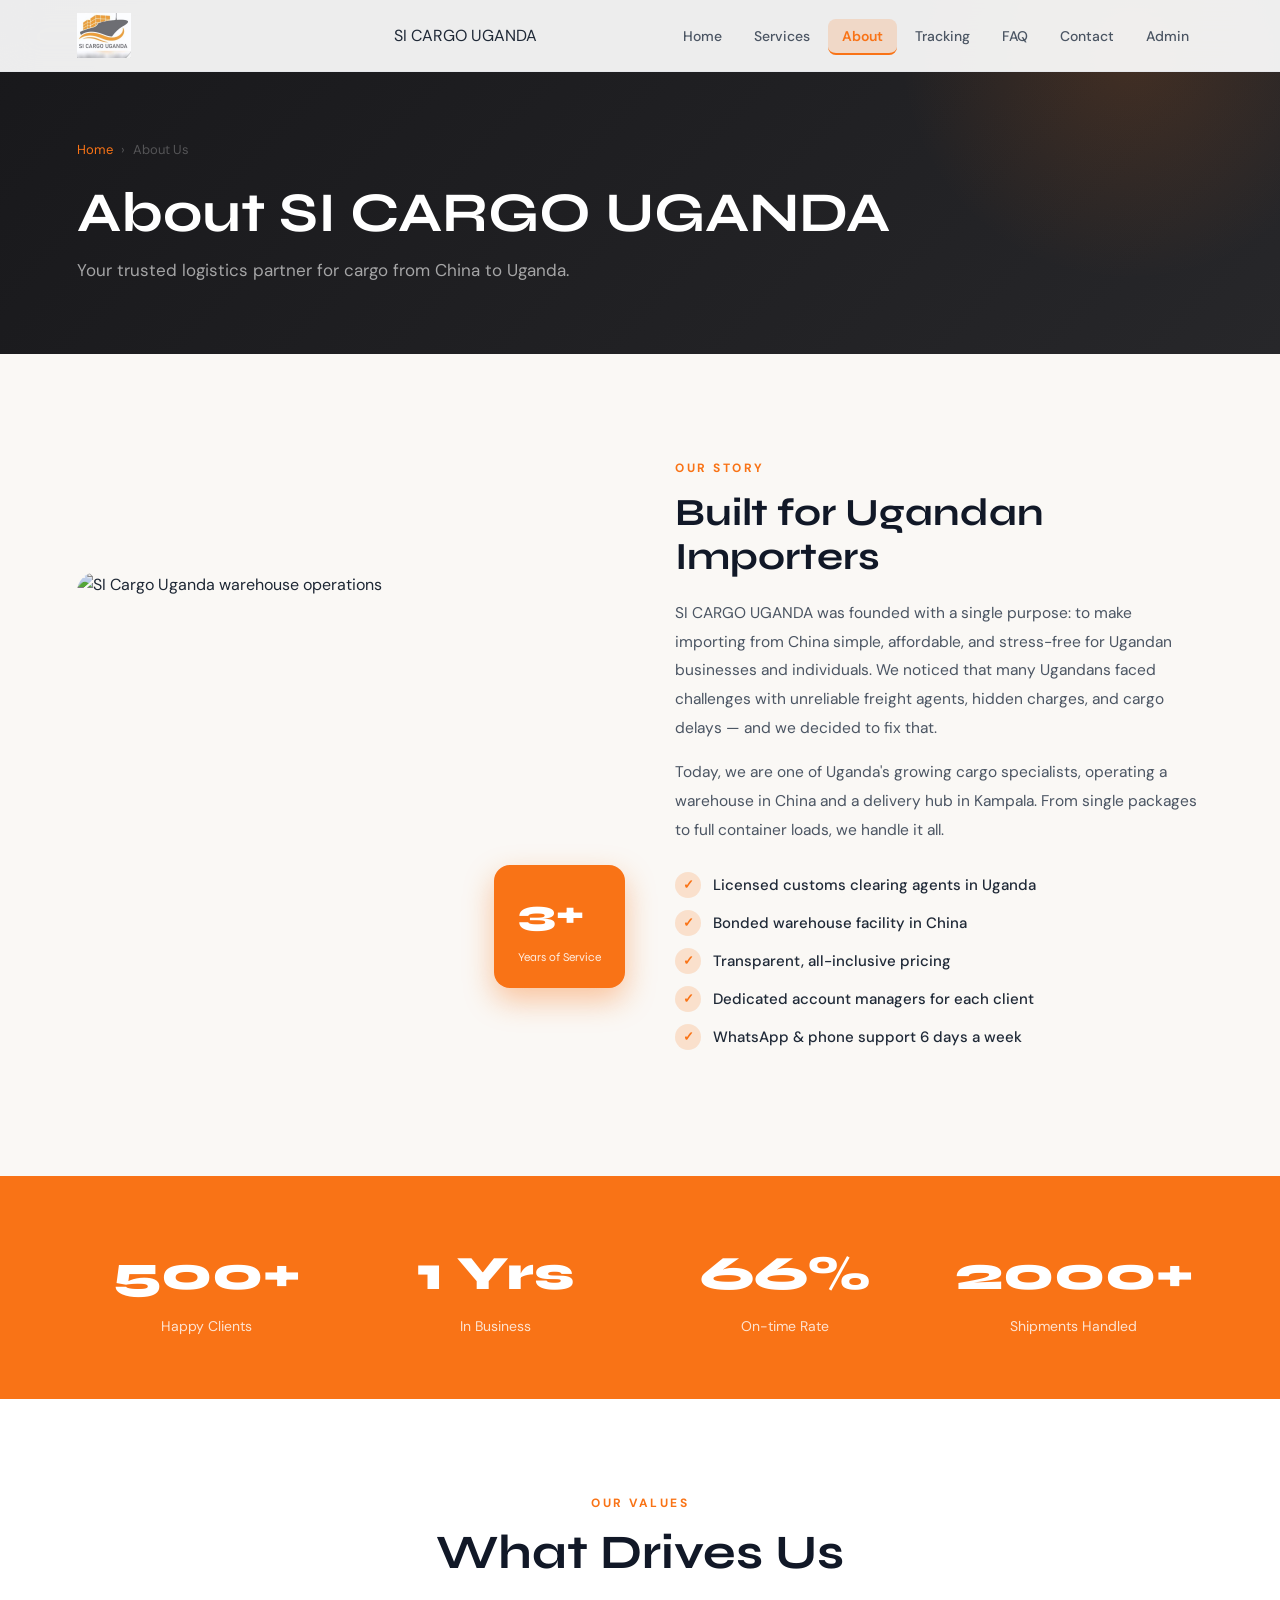
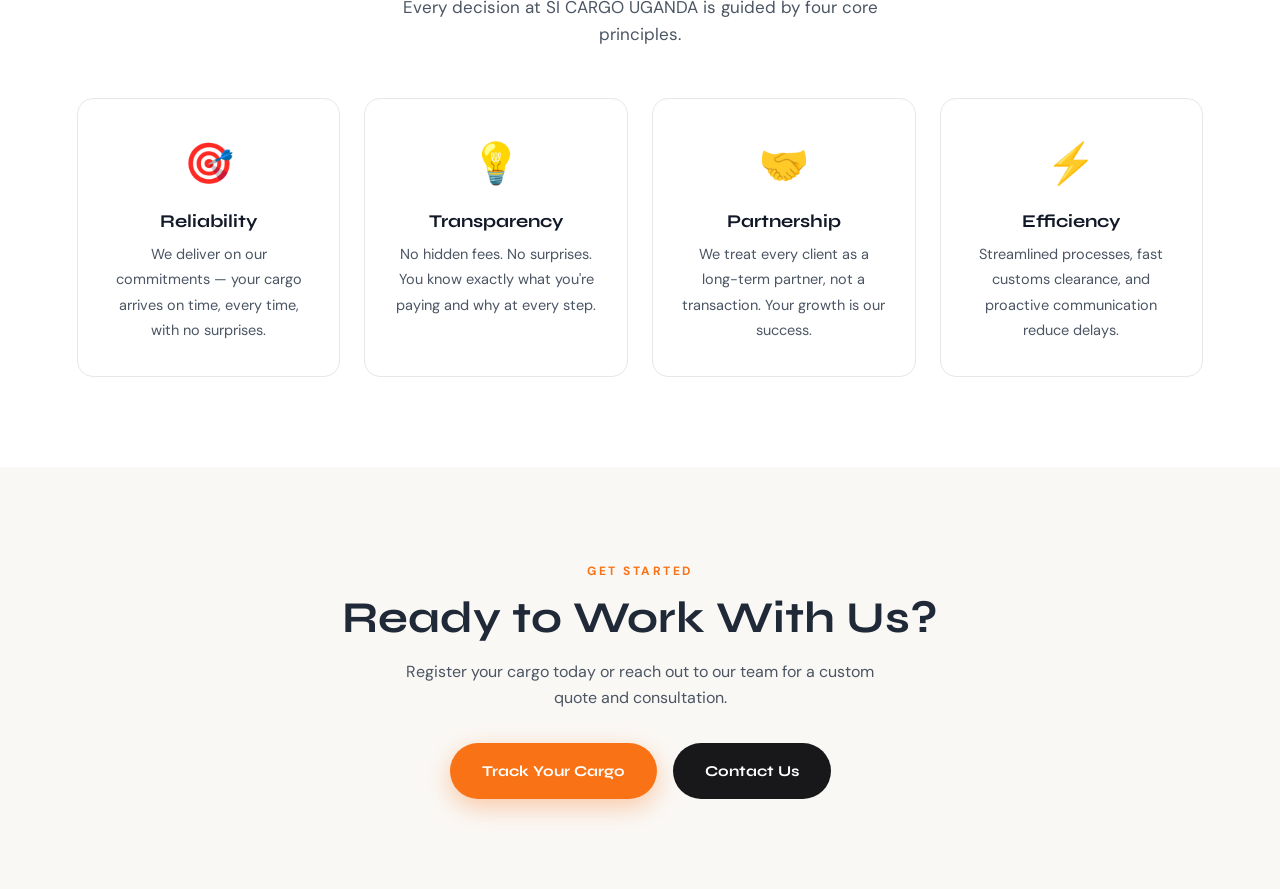
==== commit a437f672: "Add files via upload" ====
--- a/about.html
+++ b/about.html
@@ -8,7 +8,7 @@
   <meta name="description" content="Learn about SI CARGO UGANDA — Uganda's trusted cargo shipping specialists from China. 3 years experience, 500+ clients, licensed customs agents." />
 <meta name="keywords" content="SI Cargo Uganda about, cargo company Uganda, China Uganda shipping company" />
 <meta property="og:title" content="About Us — SI CARGO UGANDA" />
-<meta property="og:url" content="https://www.sicargotracker.com/about.html" />
+<meta property="og:url" content="https://www.sicargoug.com/about.html" />
 <meta property="og:description" content="Learn about SI CARGO UGANDA — Uganda's trusted cargo shipping specialists from China. 3 years experience, 500+ clients, licensed customs agents." />
   <link rel="preconnect" href="https://fonts.googleapis.com">
   <link rel="preconnect" href="https://fonts.gstatic.com" crossorigin>
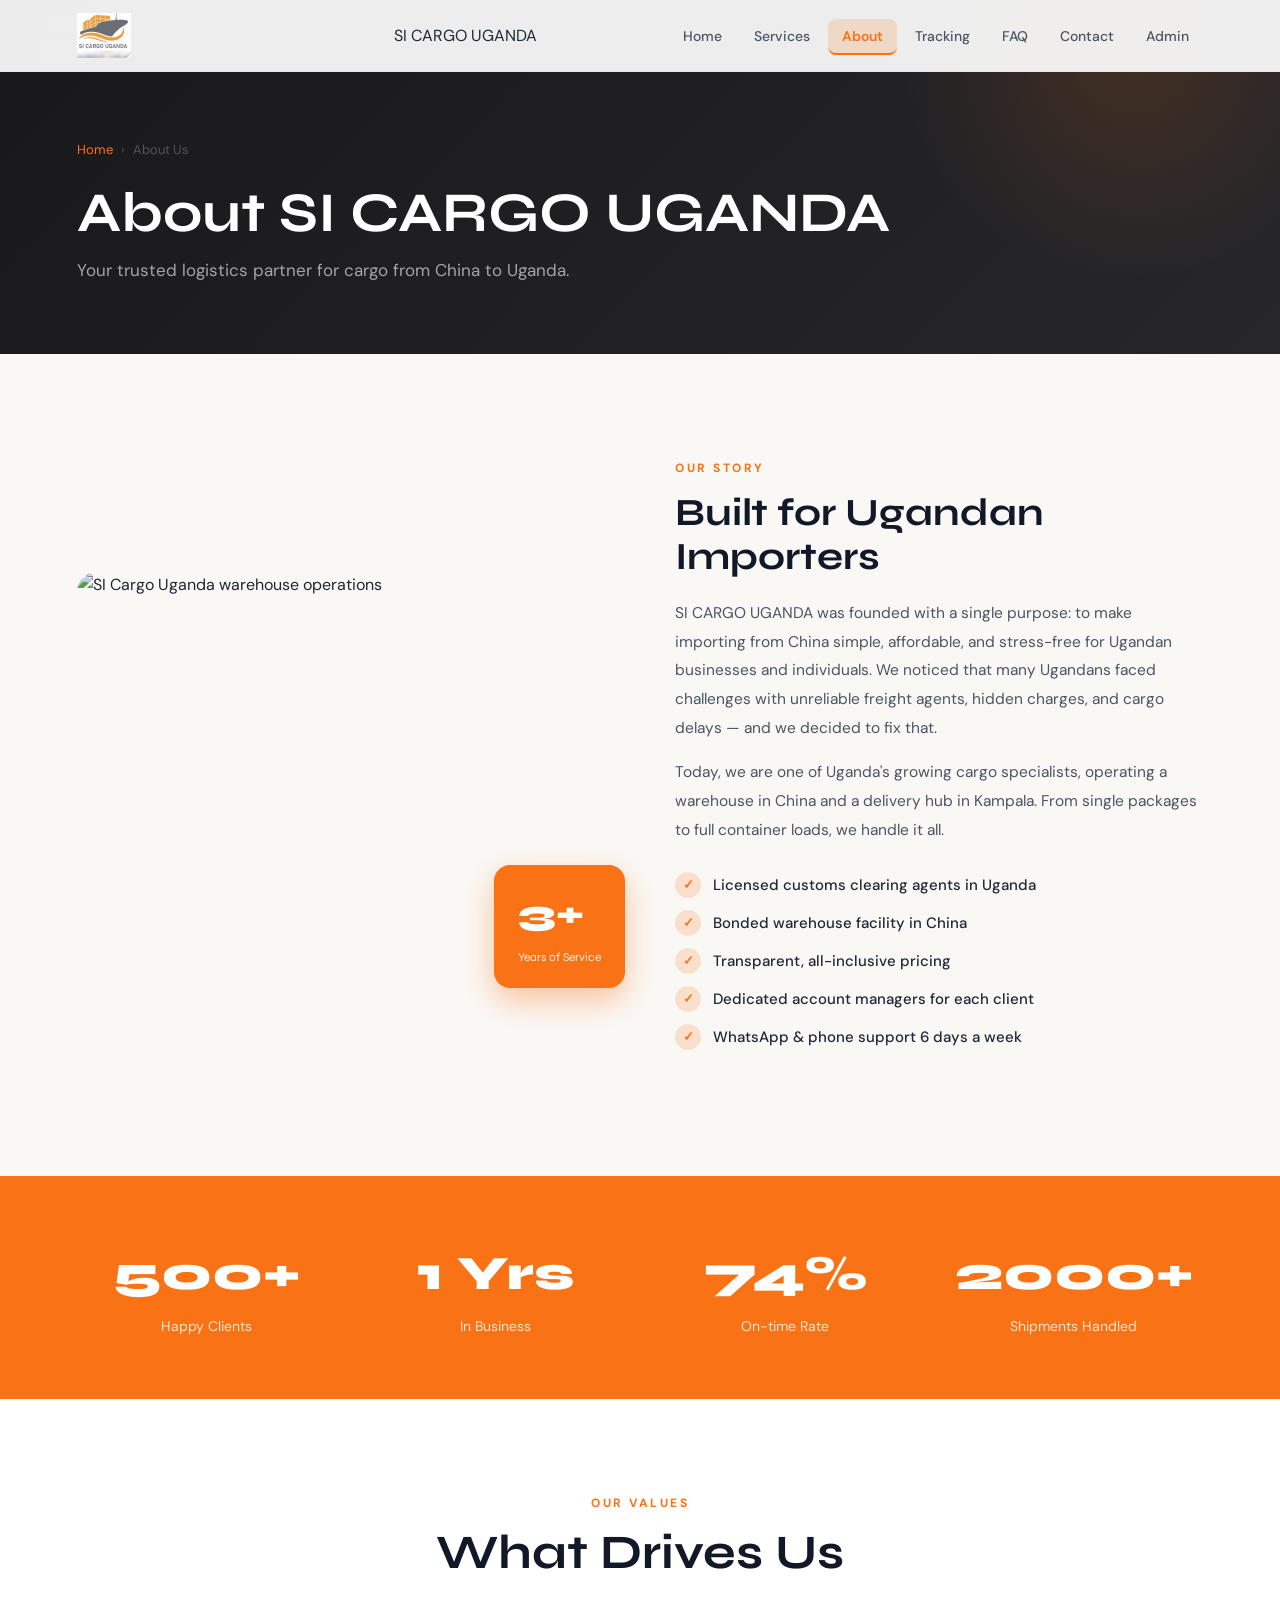
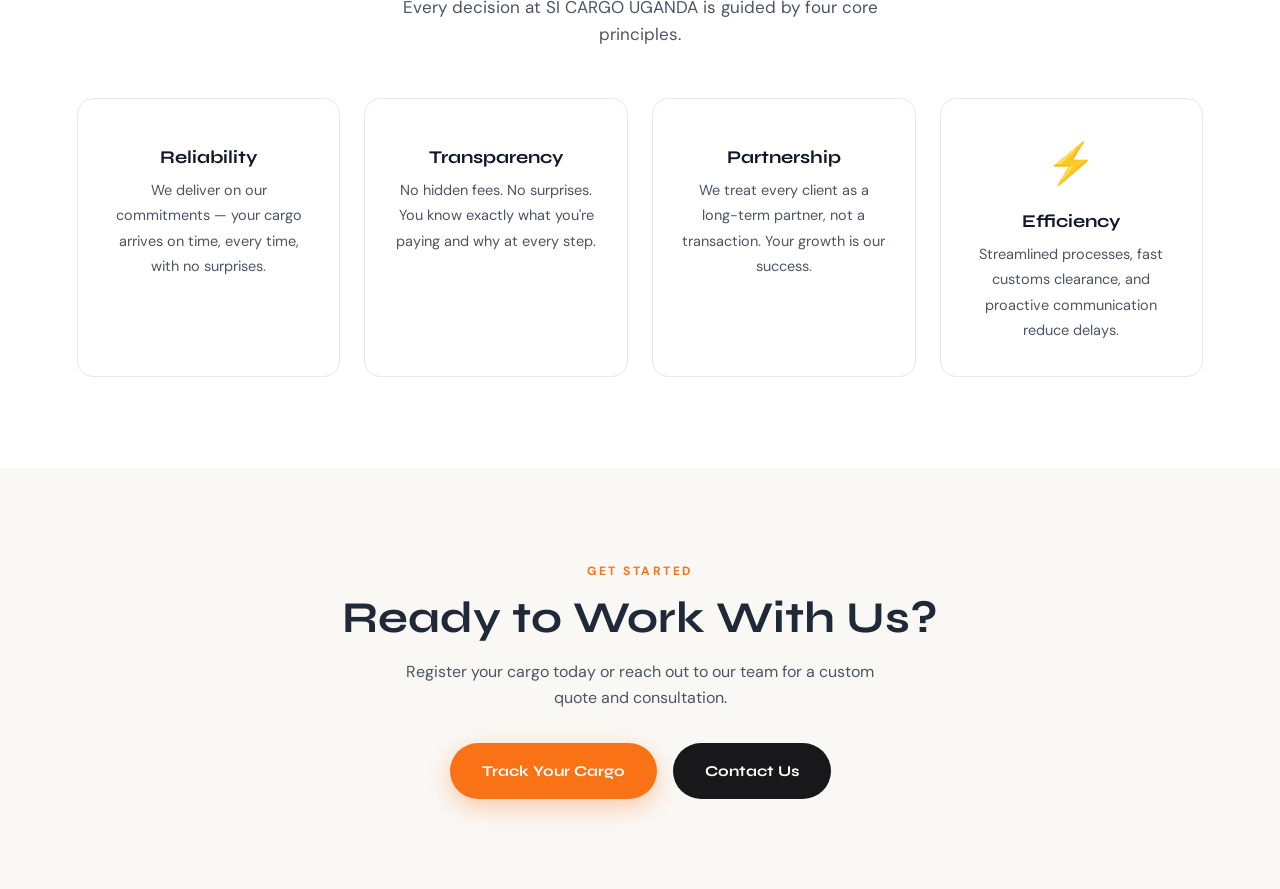
==== commit 91c21755: "Add files via upload" ====
--- a/about.html
+++ b/about.html
@@ -159,17 +159,17 @@
     </div>
     <div class="mission-grid">
       <div class="mission-card reveal">
-        <div class="mc-icon">🎯</div>
+        <div class="mc-icon"></div>
         <h3>Reliability</h3>
         <p>We deliver on our commitments — your cargo arrives on time, every time, with no surprises.</p>
       </div>
       <div class="mission-card reveal">
-        <div class="mc-icon">💡</div>
+        <div class="mc-icon"></div>
         <h3>Transparency</h3>
         <p>No hidden fees. No surprises. You know exactly what you're paying and why at every step.</p>
       </div>
       <div class="mission-card reveal">
-        <div class="mc-icon">🤝</div>
+        <div class="mc-icon"></div>
         <h3>Partnership</h3>
         <p>We treat every client as a long-term partner, not a transaction. Your growth is our success.</p>
       </div>
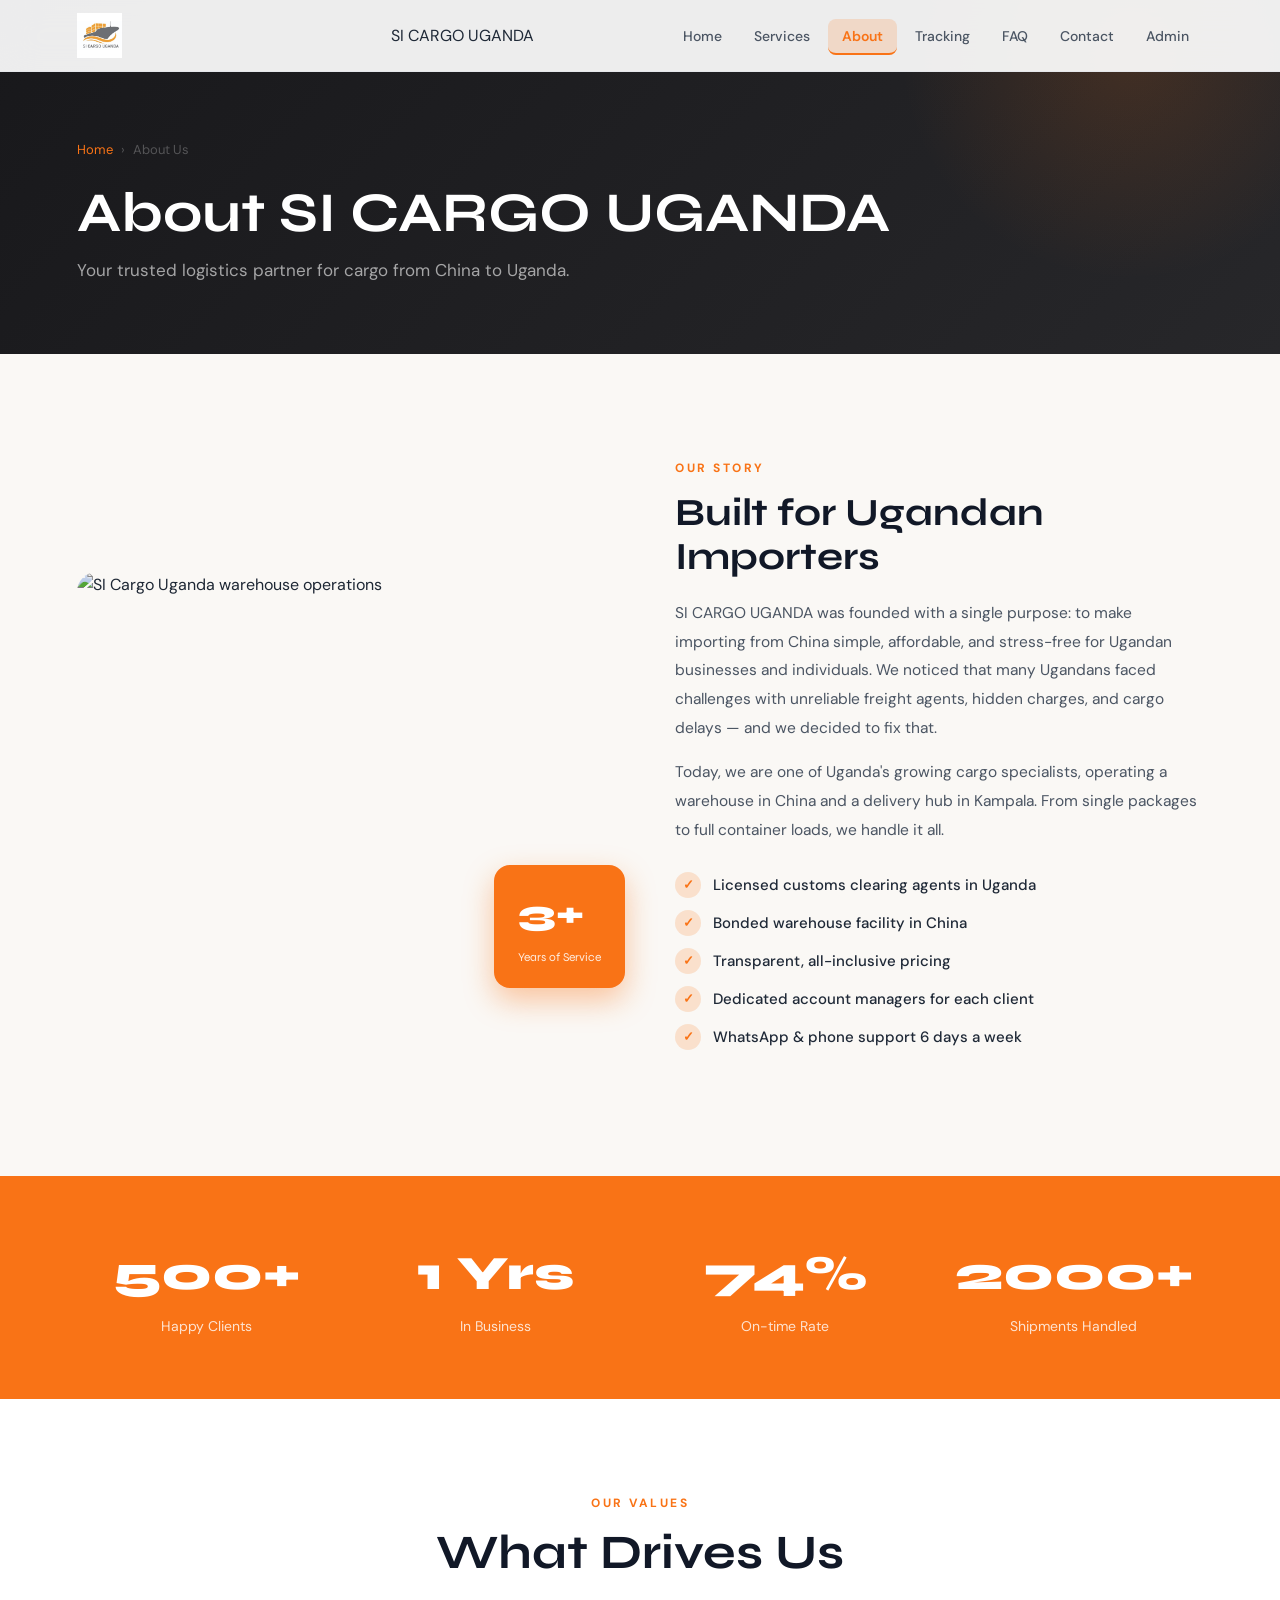
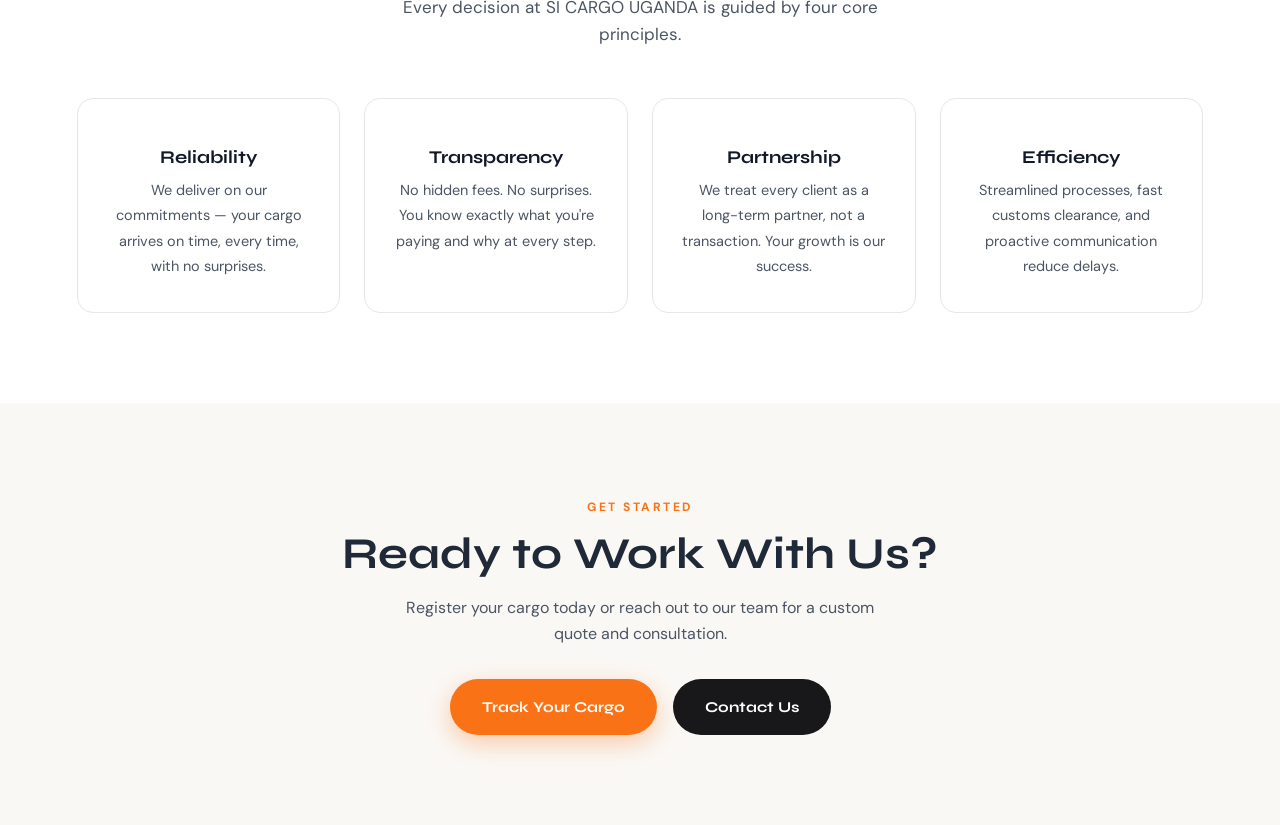
==== commit a8af1505: "Add files via upload" ====
--- a/about.html
+++ b/about.html
@@ -174,7 +174,7 @@
         <p>We treat every client as a long-term partner, not a transaction. Your growth is our success.</p>
       </div>
       <div class="mission-card reveal">
-        <div class="mc-icon">⚡</div>
+        <div class="mc-icon"></div>
         <h3>Efficiency</h3>
         <p>Streamlined processes, fast customs clearance, and proactive communication reduce delays.</p>
       </div>
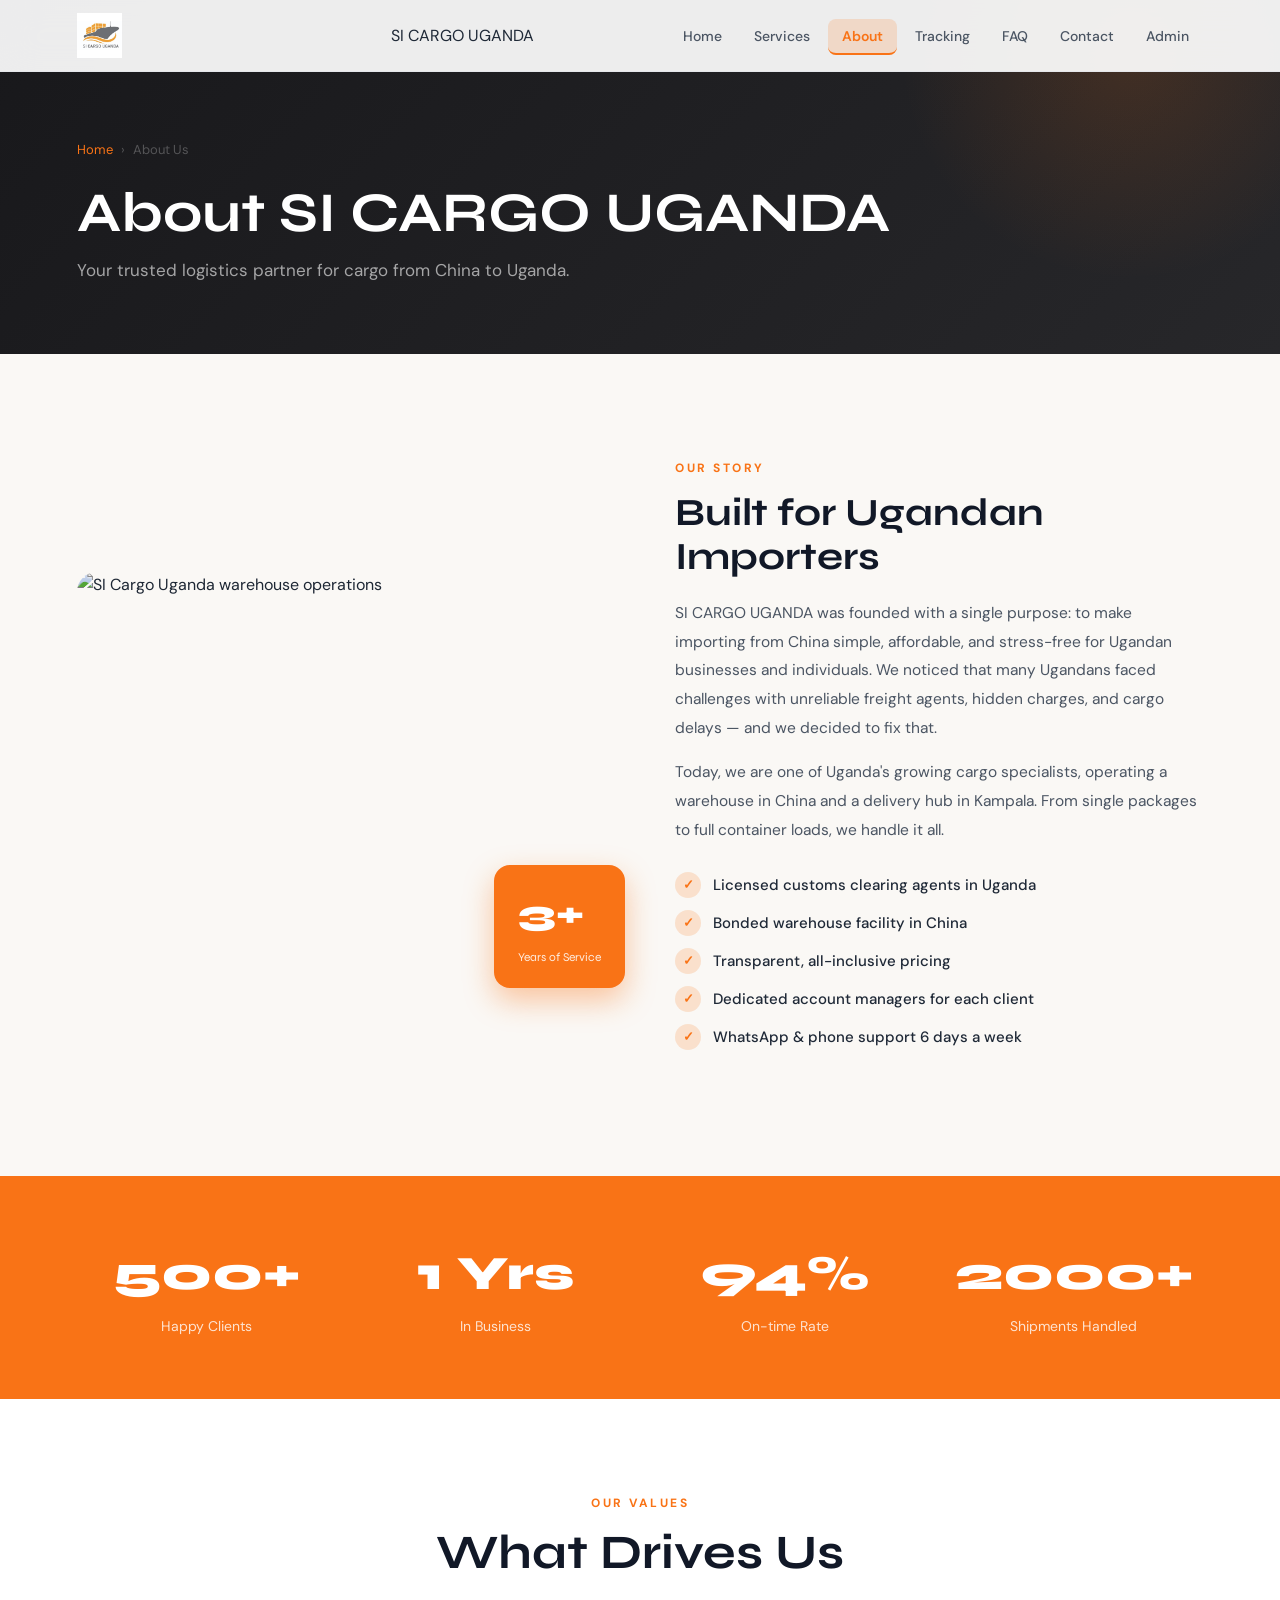
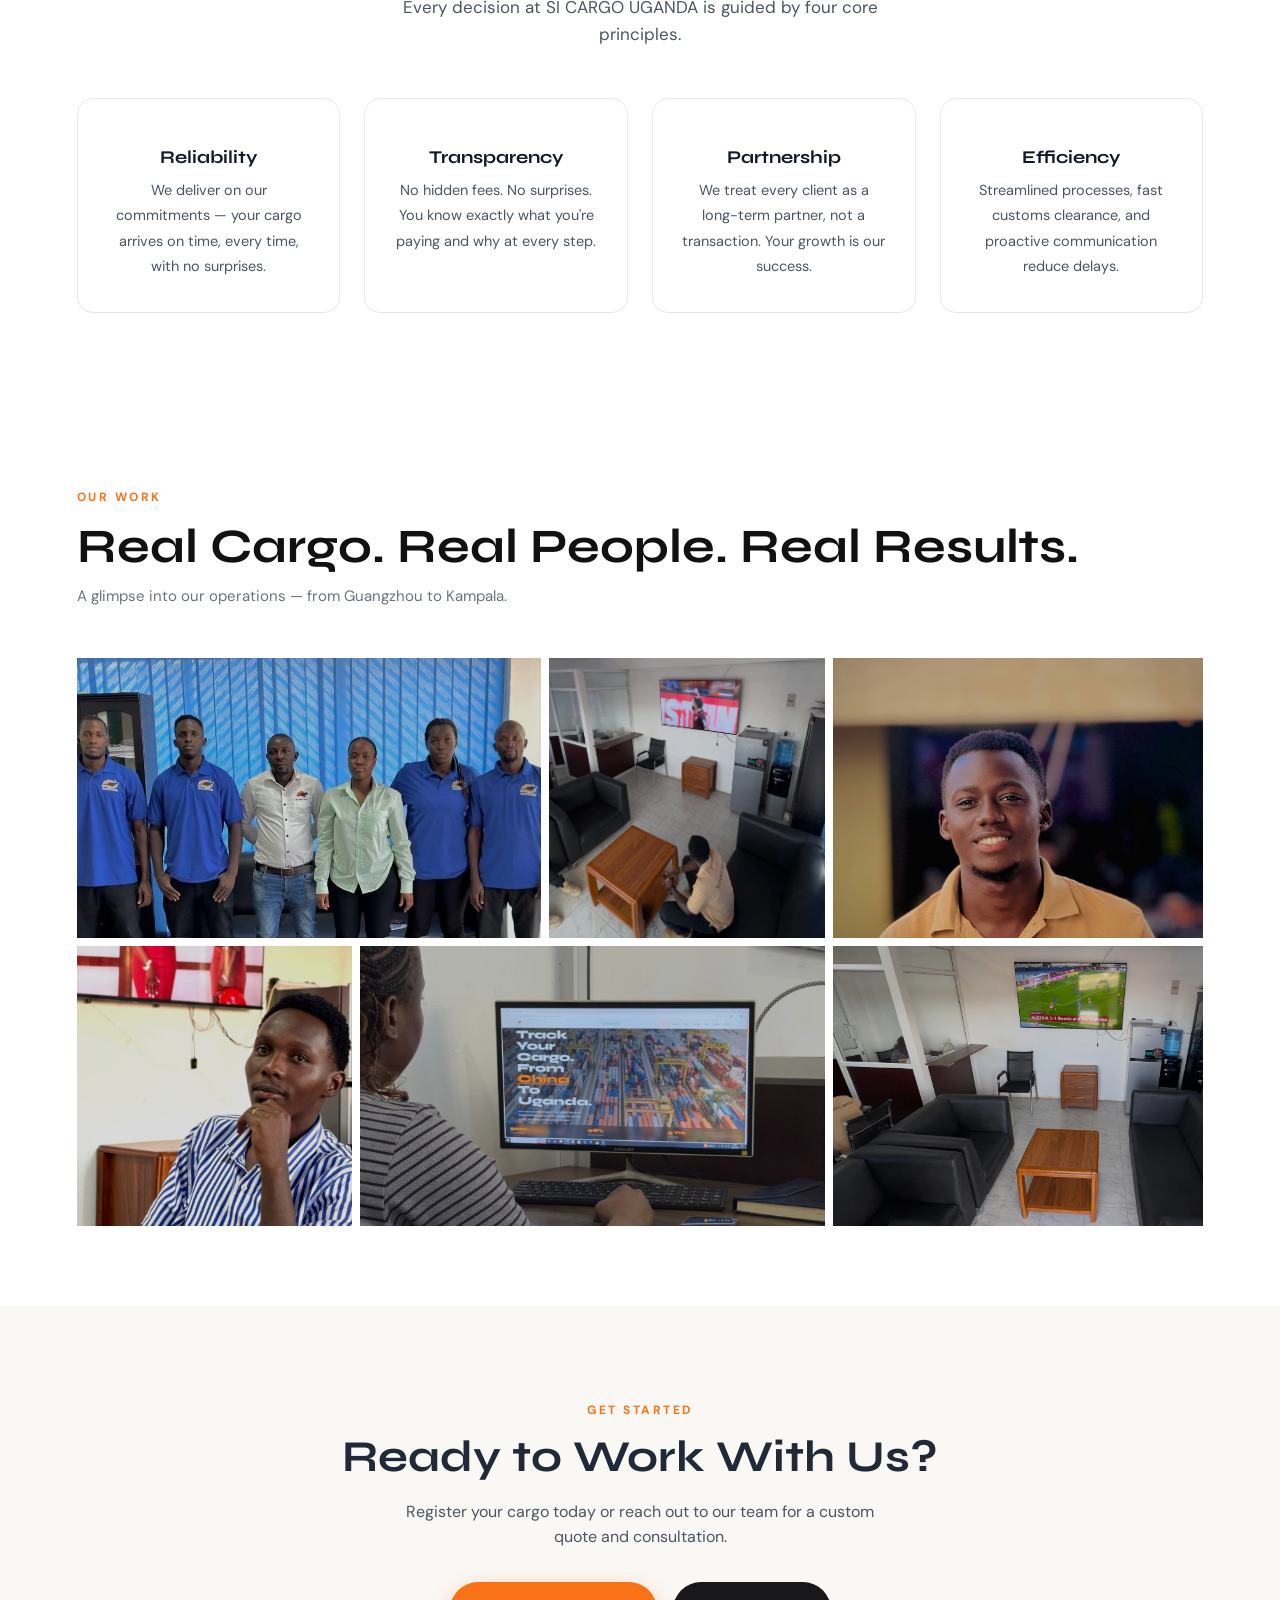
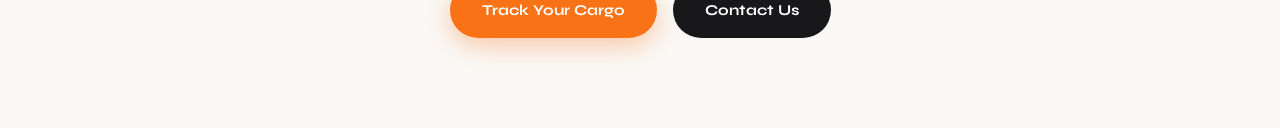
==== commit b803db45: "Add files via upload" ====
--- a/about.html
+++ b/about.html
@@ -180,6 +180,23 @@
       </div>
     </div>
   </section>
+  <!-- ══ GALLERY ══ -->
+<section class="gallery-section" style="padding:80px 6%;background:white;">
+  <div class="gallery-header" style="margin-bottom:50px;">
+    <span class="section-tag">Our Work</span>
+    <h2 style="font-family:'Syne',sans-serif;font-size:clamp(30px,4vw,48px);color:#111;margin-bottom:10px;">Real Cargo. Real People. Real Results.</h2>
+    <p style="font-size:15px;color:#6B7280;">A glimpse into our operations — from Guangzhou to Kampala.</p>
+  </div>
+  <div style="display:grid;grid-template-columns:repeat(12,1fr);grid-template-rows:280px 280px;gap:8px;">
+    <div style="grid-column:1/6;grid-row:1;overflow:hidden;position:relative;cursor:pointer;"><img src="office6.jpg" loading="lazy" alt="Cargo operations" style="width:100%;height:100%;object-fit:cover;transition:transform 0.6s ease;filter:brightness(0.85);" onmouseover="this.style.transform='scale(1.06)';this.style.filter='brightness(0.7)'" onmouseout="this.style.transform='';this.style.filter='brightness(0.85)'"></div>
+    <div style="grid-column:6/9;grid-row:1;overflow:hidden;position:relative;cursor:pointer;"><img src="office1.jpg" loading="lazy" alt="Office" style="width:100%;height:100%;object-fit:cover;transition:transform 0.6s ease;filter:brightness(0.85);" onmouseover="this.style.transform='scale(1.06)';this.style.filter='brightness(0.7)'" onmouseout="this.style.transform='';this.style.filter='brightness(0.85)'"></div>
+    <div style="grid-column:9/13;grid-row:1;overflow:hidden;position:relative;cursor:pointer;"><img src="office2.jpg" loading="lazy" alt="Warehouse" style="width:100%;height:100%;object-fit:cover;transition:transform 0.6s ease;filter:brightness(0.85);" onmouseover="this.style.transform='scale(1.06)';this.style.filter='brightness(0.7)'" onmouseout="this.style.transform='';this.style.filter='brightness(0.85)'"></div>
+    <div style="grid-column:1/4;grid-row:2;overflow:hidden;position:relative;cursor:pointer;"><img src="office7.jpg" loading="lazy" alt="Team" style="width:100%;height:100%;object-fit:cover;transition:transform 0.6s ease;filter:brightness(0.85);" onmouseover="this.style.transform='scale(1.06)';this.style.filter='brightness(0.7)'" onmouseout="this.style.transform='';this.style.filter='brightness(0.85)'"></div>
+    <div style="grid-column:4/9;grid-row:2;overflow:hidden;position:relative;cursor:pointer;"><img src="office4.jpg" loading="lazy" alt="Air freight" style="width:100%;height:100%;object-fit:cover;transition:transform 0.6s ease;filter:brightness(0.85);" onmouseover="this.style.transform='scale(1.06)';this.style.filter='brightness(0.7)'" onmouseout="this.style.transform='';this.style.filter='brightness(0.85)'"></div>
+    <div style="grid-column:9/13;grid-row:2;overflow:hidden;position:relative;cursor:pointer;"><img src="office5.jpg" loading="lazy" alt="Sea freight" style="width:100%;height:100%;object-fit:cover;transition:transform 0.6s ease;filter:brightness(0.85);" onmouseover="this.style.transform='scale(1.06)';this.style.filter='brightness(0.7)'" onmouseout="this.style.transform='';this.style.filter='brightness(0.85)'"></div>
+  </div>
+</section>
+
 
   <!-- CTA -->
 
--- a/css/style.css
+++ b/css/style.css
@@ -91,6 +91,11 @@
 .nav-logo .logo-icon svg { width: 20px; height: 20px; fill: white; }
 .nav-logo .brand { color: var(--charcoal); }
 .nav-logo .brand span { color: var(--orange); }
+.footer-brand .logo-icon img{
+  width:45px;
+  height:45px;
+  object-fit:contain;
+}
 
 .nav-links {
   display: flex;
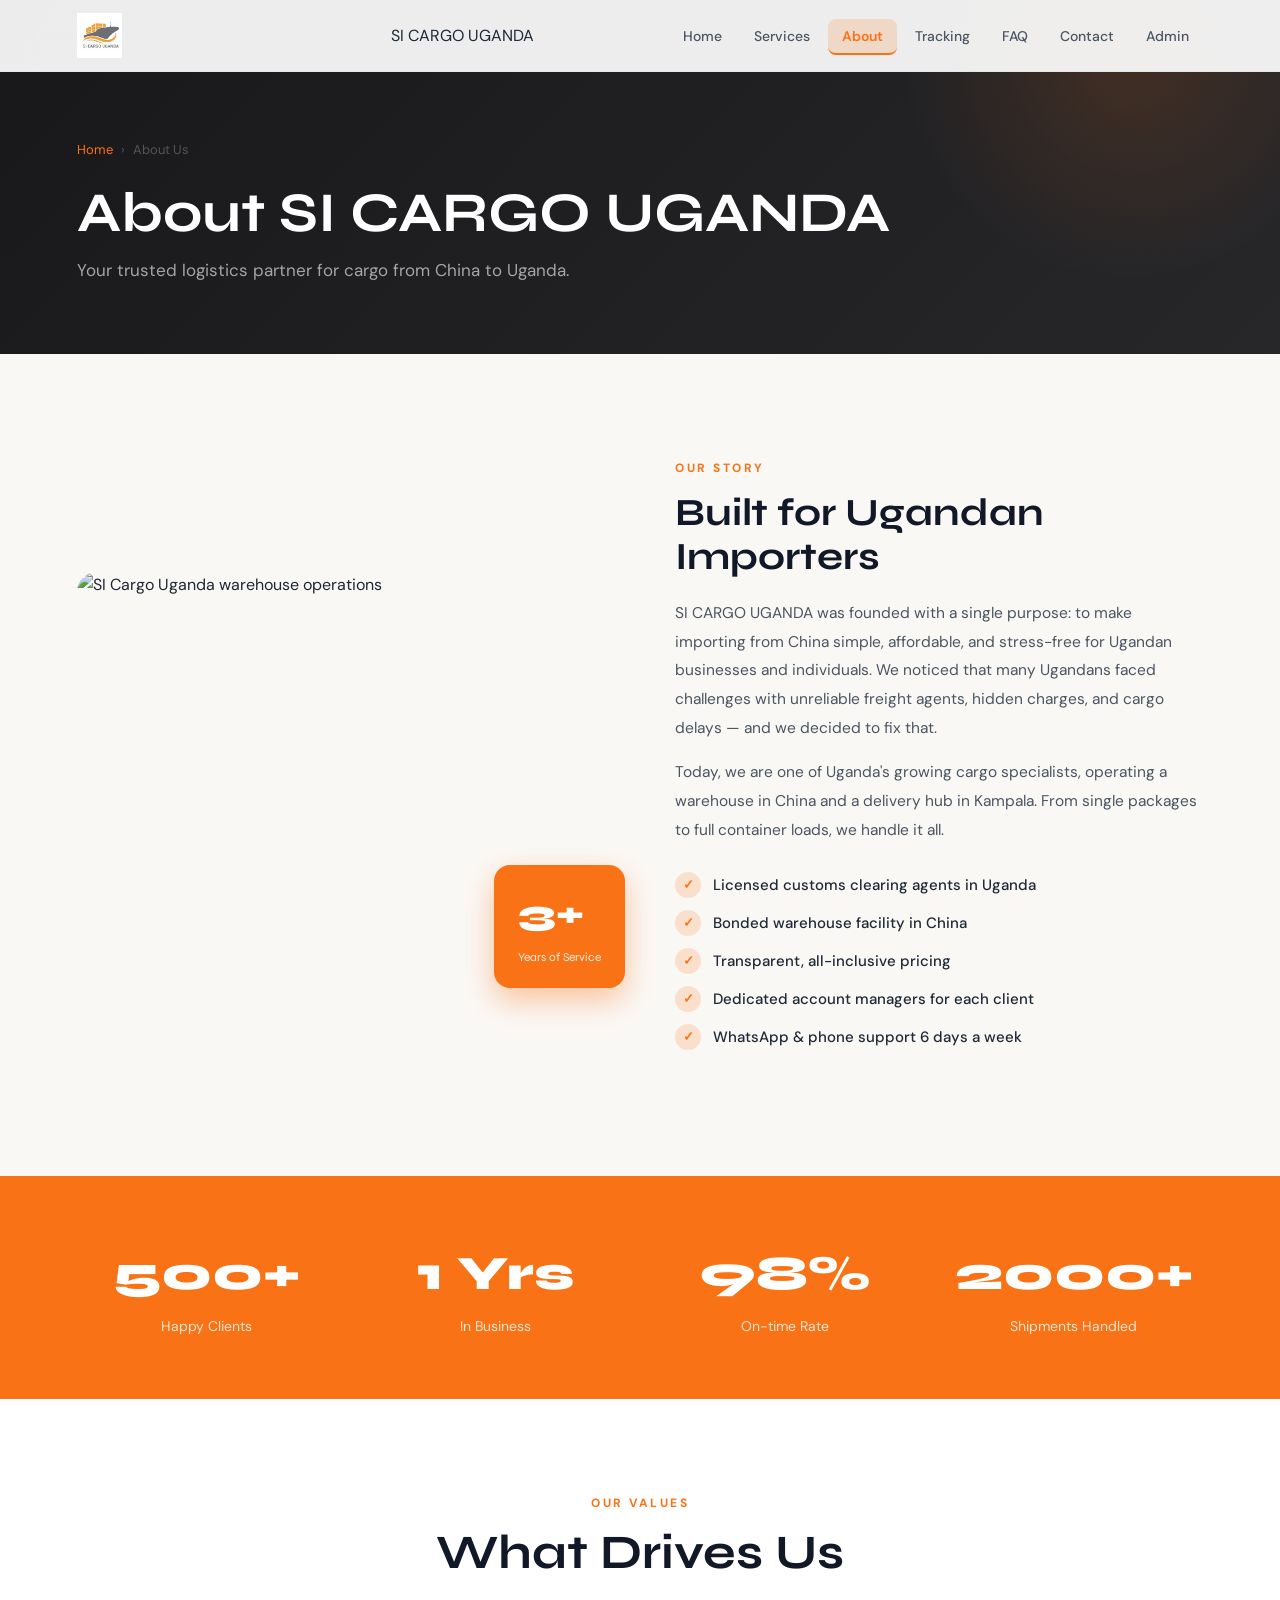
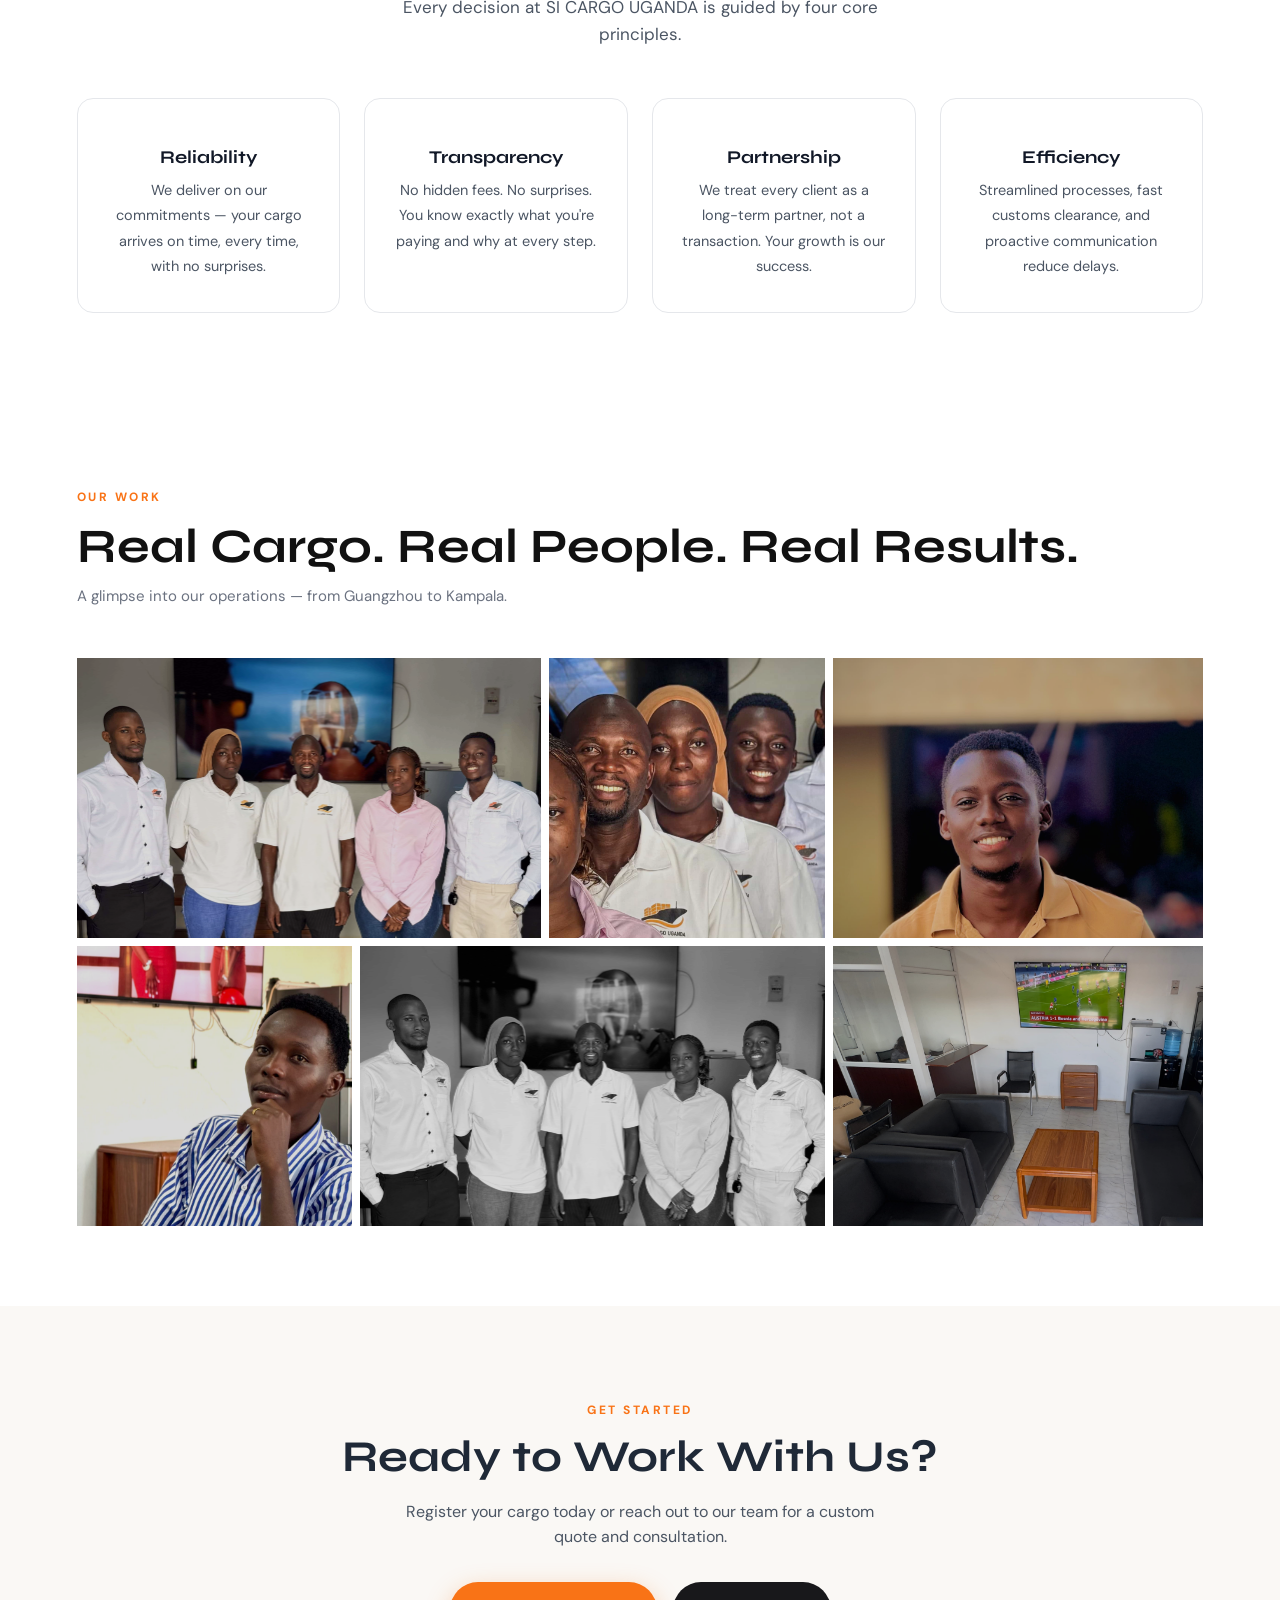
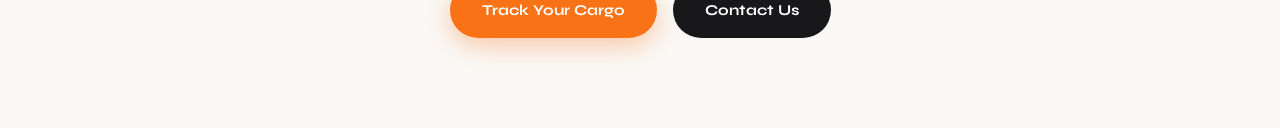
==== commit 38464d9c: "Add files via upload" ====
--- a/about.html
+++ b/about.html
@@ -265,6 +265,13 @@
   });
 </script>
 
+<script>
+  if ('serviceWorker' in navigator) {
+    window.addEventListener('load', function() {
+      navigator.serviceWorker.register('/sw.js');
+    });
+  }
+</script>
 
 </body>
 </html>
